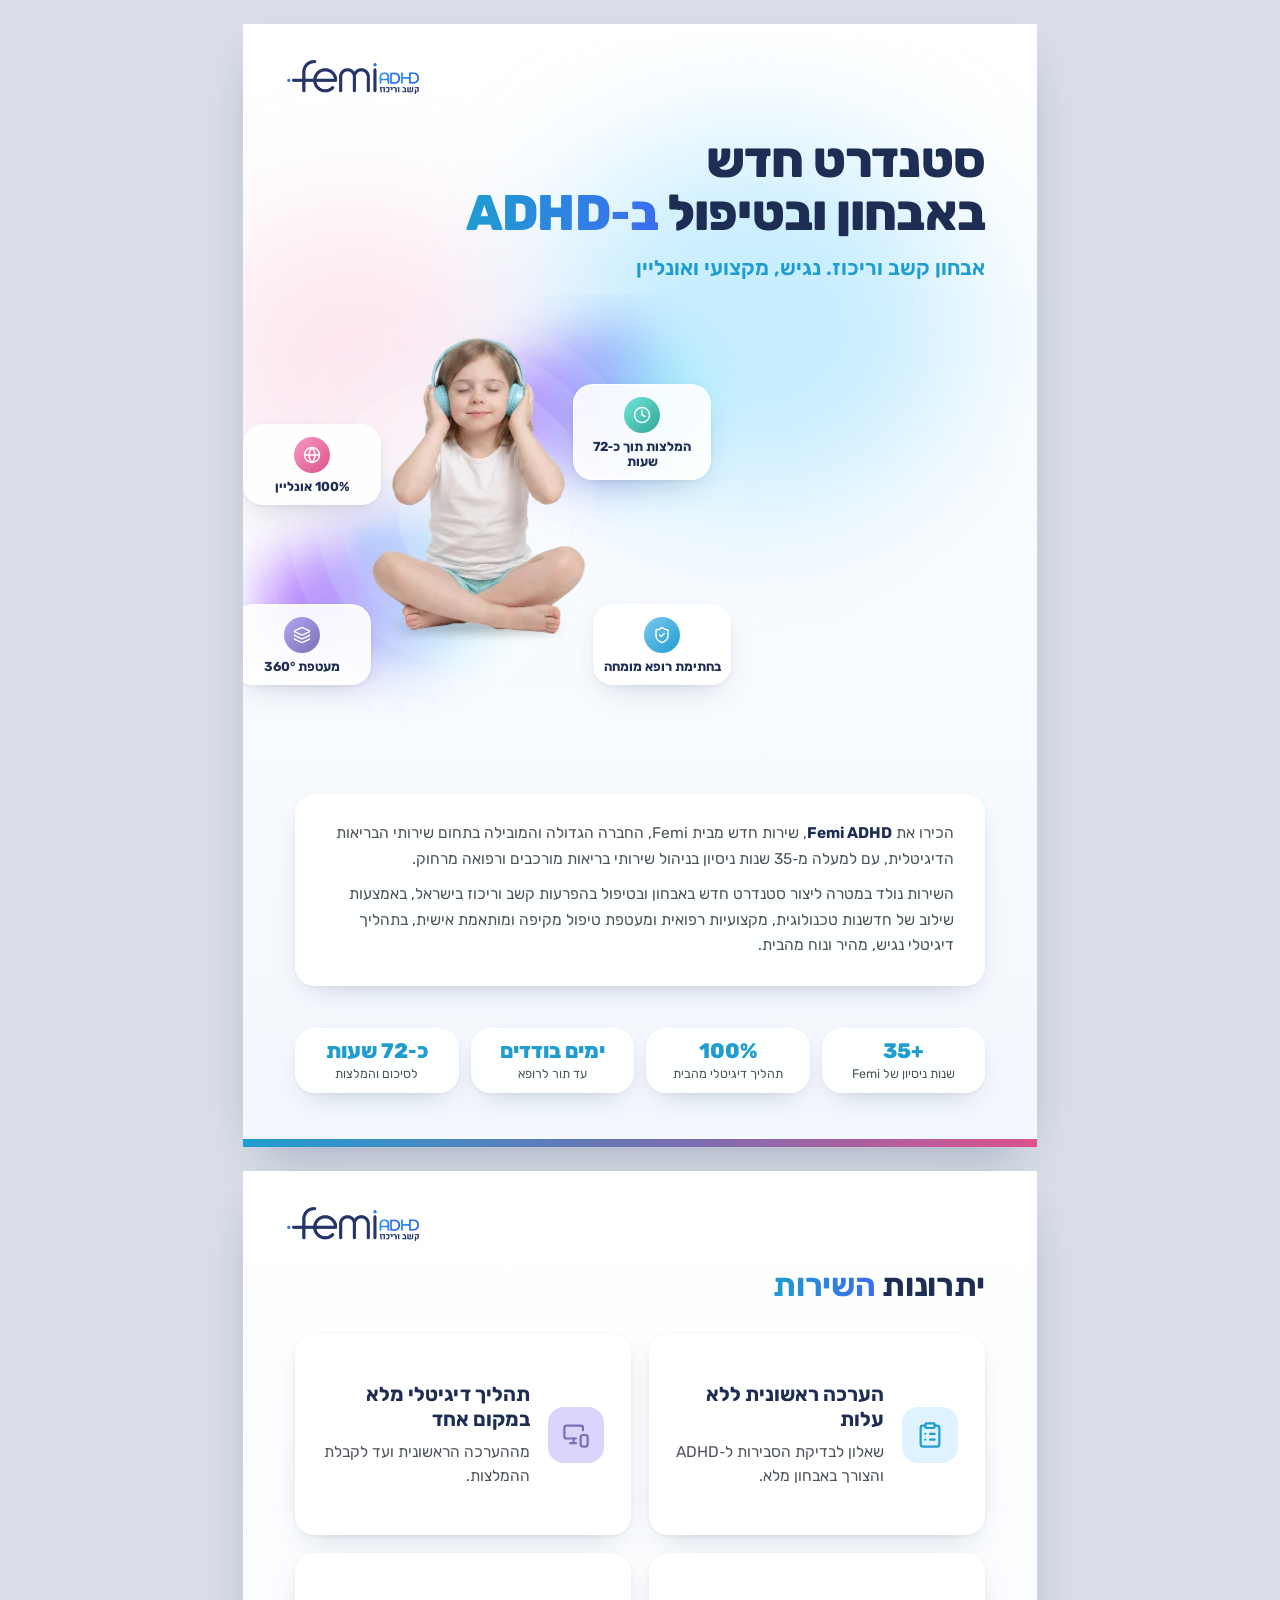
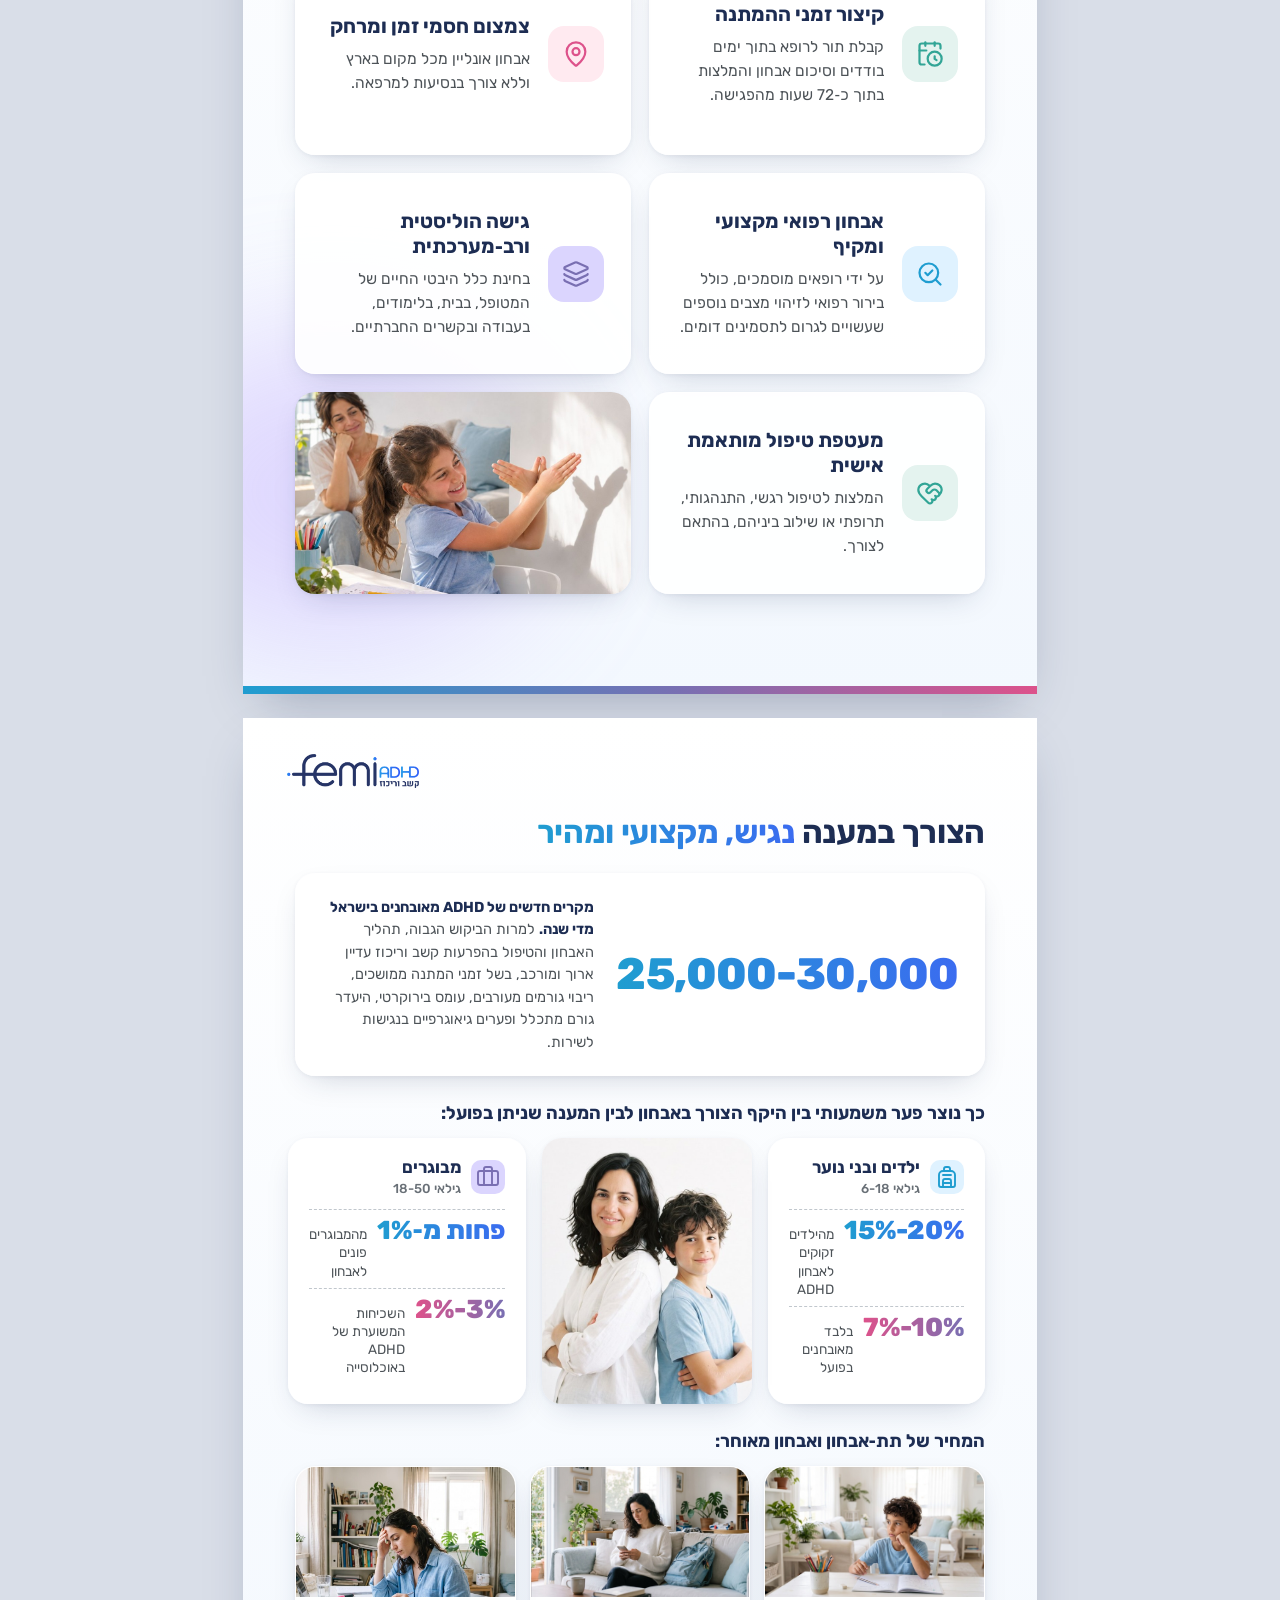
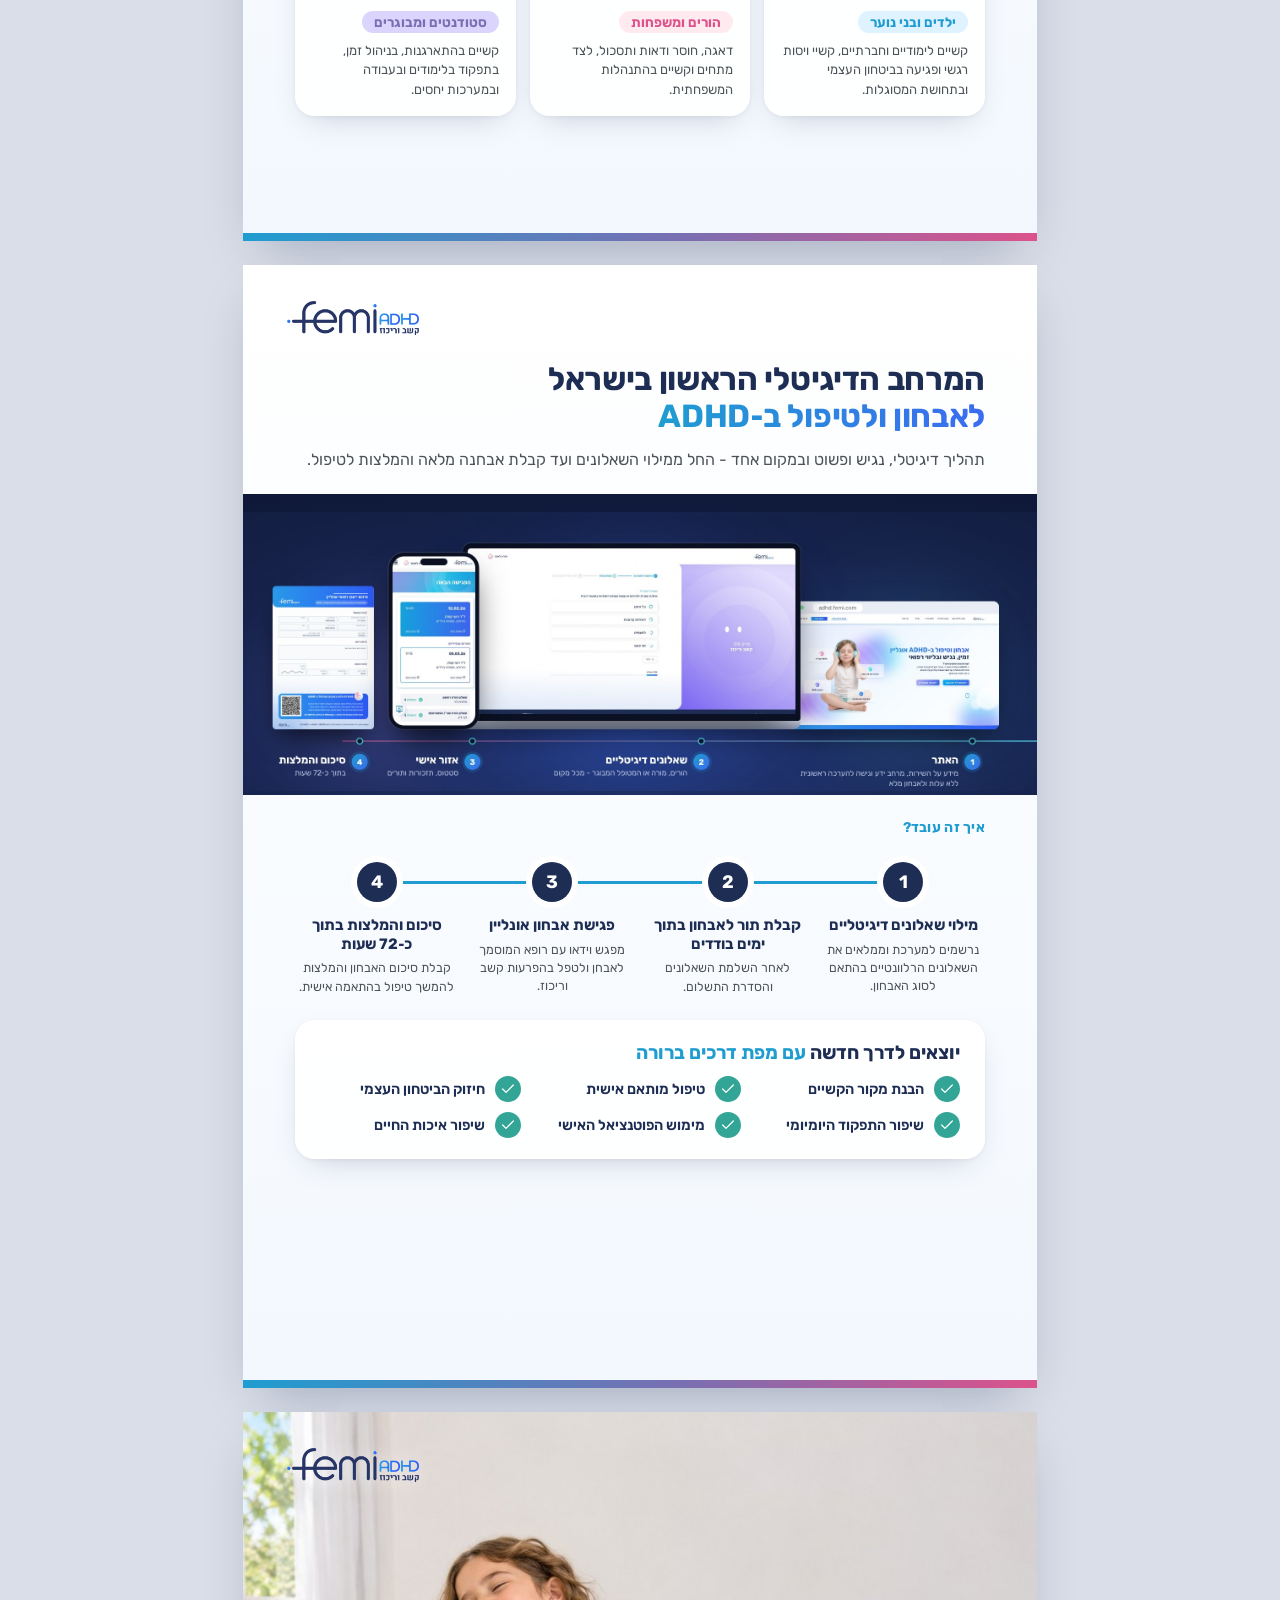
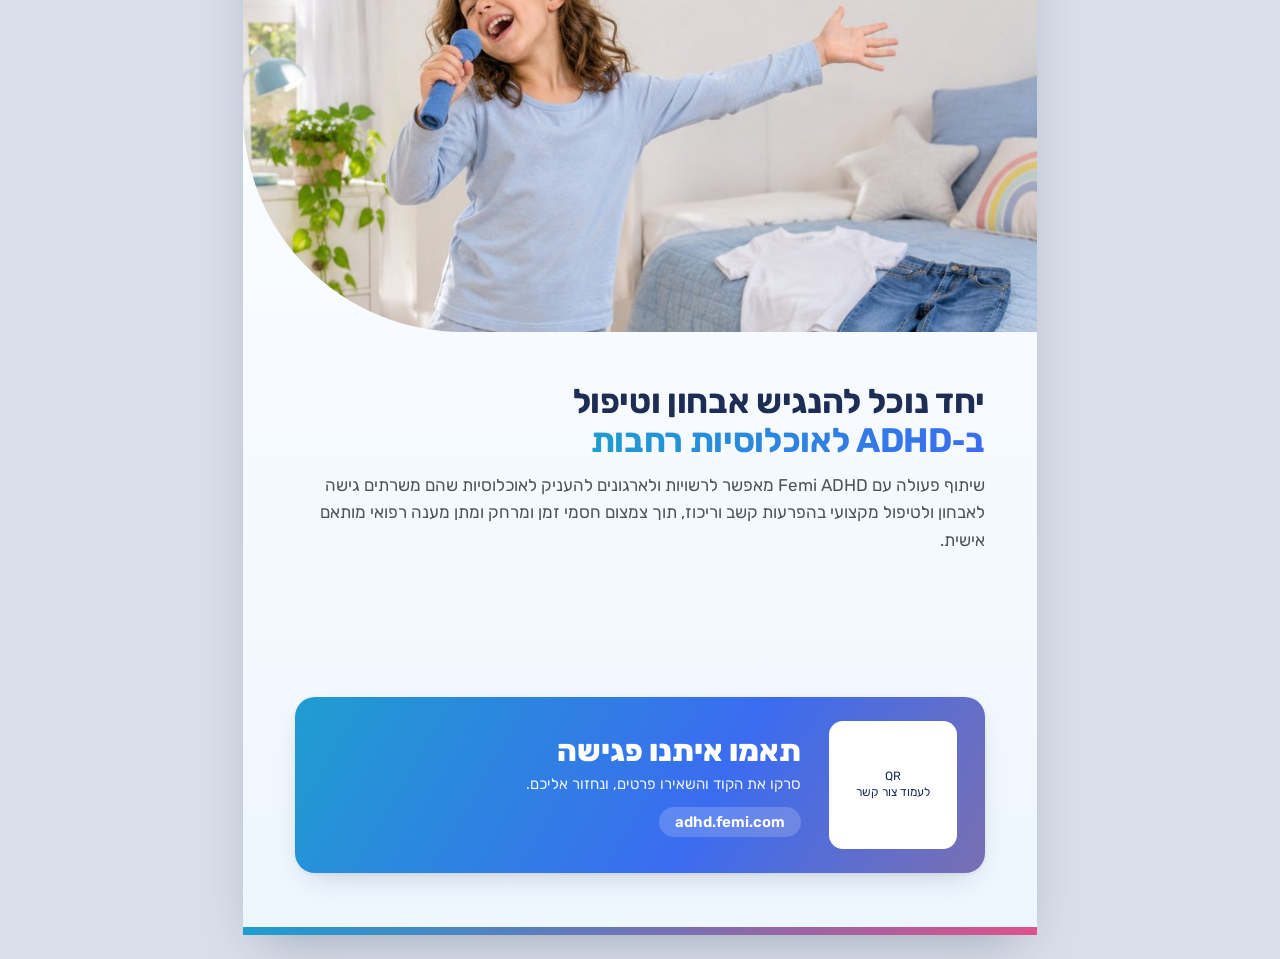
==== femi-adhd-brochure/index.html @ 0596c487 "Femi ADHD digital brochure (A4, 5 pages) in the deck's design language Content from the OnePager doc" ====
<!doctype html>
<html lang="he" dir="rtl">
<head>
<meta charset="utf-8">
<meta name="viewport" content="width=device-width,initial-scale=1">
<title>Femi ADHD · ברושור</title>
<link rel="stylesheet" href="brochure.css">
</head>
<body>

<!-- ================= 1 · COVER ================= -->
<section class="page p1">
  <div class="blob cyan" style="width:420px;height:360px;left:300px;top:120px"></div>
  <div class="blob pink" style="width:300px;height:260px;left:-40px;top:200px;opacity:.35"></div>
  <img class="logo" src="assets/logo.png" alt="Femi ADHD">
  <div class="title">
    <h1>סטנדרט חדש<br>באבחון ובטיפול <em>ב&#8209;ADHD</em></h1>
    <div class="sub">אבחון קשב וריכוז. נגיש, מקצועי ואונליין</div>
  </div>
  <div class="hero">
    <img src="assets/img/girl-headphones-bloom.png" alt="">
    <div class="chip card" style="left:40px;top:150px"><span class="dot" style="background:linear-gradient(135deg,#F59AC0,#DD528B)"><i class="ic" data-i="globe"></i></span>100% אונליין</div>
    <div class="chip card" style="left:370px;top:110px"><span class="dot" style="background:linear-gradient(135deg,#6EE7D8,#32A596)"><i class="ic" data-i="clock"></i></span>המלצות תוך כ&#8209;72 שעות</div>
    <div class="chip card" style="left:30px;top:330px"><span class="dot" style="background:linear-gradient(135deg,#B3A8F5,#796FB2)"><i class="ic" data-i="layers"></i></span>מעטפת 360°</div>
    <div class="chip card" style="left:390px;top:330px"><span class="dot" style="background:linear-gradient(135deg,#7CC8F0,#1F9DD0)"><i class="ic" data-i="shield-check"></i></span>בחתימת רופא מומחה</div>
  </div>
  <div class="intro card">
    <p>הכירו את <b>Femi ADHD</b>, שירות חדש מבית Femi, החברה הגדולה והמובילה בתחום שירותי הבריאות הדיגיטלית, עם למעלה מ&#8209;35 שנות ניסיון בניהול שירותי בריאות מורכבים ורפואה מרחוק.</p>
    <p>השירות נולד במטרה ליצור סטנדרט חדש באבחון ובטיפול בהפרעות קשב וריכוז בישראל, באמצעות שילוב של חדשנות טכנולוגית, מקצועיות רפואית ומעטפת טיפול מקיפה ומותאמת אישית, בתהליך דיגיטלי נגיש, מהיר ונוח מהבית.</p>
  </div>
  <div class="stats">
    <div class="stat card"><b><bdi dir="ltr">35+</bdi></b><span>שנות ניסיון של Femi</span></div>
    <div class="stat card"><b>100%</b><span>תהליך דיגיטלי מהבית</span></div>
    <div class="stat card"><b>ימים בודדים</b><span>עד תור לרופא</span></div>
    <div class="stat card"><b>כ&#8209;72 שעות</b><span>לסיכום והמלצות</span></div>
  </div>
  <div class="bar"></div>
</section>

<!-- ================= 2 · ADVANTAGES ================= -->
<section class="page p2">
  <div class="blob purple" style="width:420px;height:320px;left:-120px;top:760px;opacity:.35"></div>
  <img class="logo" src="assets/logo.png" alt="Femi ADHD">
  <div class="pad">
    <h2 class="h">יתרונות <em>השירות</em></h2>
    <div class="adv">
      <div class="a card"><span class="ai c-blue"><i class="ic" data-i="clipboard-list"></i></span><div><h3>הערכה ראשונית ללא עלות</h3><p>שאלון לבדיקת הסבירות ל&#8209;ADHD והצורך באבחון מלא.</p></div></div>
      <div class="a card"><span class="ai c-purple"><i class="ic" data-i="monitor-smartphone"></i></span><div><h3>תהליך דיגיטלי מלא במקום אחד</h3><p>מההערכה הראשונית ועד לקבלת ההמלצות.</p></div></div>
      <div class="a card"><span class="ai c-green"><i class="ic" data-i="calendar-clock"></i></span><div><h3>קיצור זמני ההמתנה</h3><p>קבלת תור לרופא בתוך ימים בודדים וסיכום אבחון והמלצות בתוך כ&#8209;72 שעות מהפגישה.</p></div></div>
      <div class="a card"><span class="ai c-pink"><i class="ic" data-i="map-pin"></i></span><div><h3>צמצום חסמי זמן ומרחק</h3><p>אבחון אונליין מכל מקום בארץ וללא צורך בנסיעות למרפאה.</p></div></div>
      <div class="a card"><span class="ai c-blue"><i class="ic" data-i="search-check"></i></span><div><h3>אבחון רפואי מקצועי ומקיף</h3><p>על ידי רופאים מוסמכים, כולל בירור רפואי לזיהוי מצבים נוספים שעשויים לגרום לתסמינים דומים.</p></div></div>
      <div class="a card"><span class="ai c-purple"><i class="ic" data-i="layers"></i></span><div><h3>גישה הוליסטית ורב&#8209;מערכתית</h3><p>בחינת כלל היבטי החיים של המטופל, בבית, בלימודים, בעבודה ובקשרים החברתיים.</p></div></div>
      <div class="a card"><span class="ai c-green"><i class="ic" data-i="heart-handshake"></i></span><div><h3>מעטפת טיפול מותאמת אישית</h3><p>המלצות לטיפול רגשי, התנהגותי, תרופתי או שילוב ביניהם, בהתאם לצורך.</p></div></div>
      <div class="ph" style="background-image:url(assets/img/mom-daughter-play.jpg)"></div>
    </div>
  </div>
  <div class="bar"></div>
</section>

<!-- ================= 3 · THE NEED ================= -->
<section class="page p3">
  <img class="logo" src="assets/logo.png" alt="Femi ADHD">
  <div class="pad">
    <h2 class="h">הצורך במענה <em>נגיש, מקצועי ומהיר</em></h2>
    <div class="big card">
      <div class="n">25,000-30,000</div>
      <p><b>מקרים חדשים של ADHD מאובחנים בישראל מדי שנה.</b> למרות הביקוש הגבוה, תהליך האבחון והטיפול בהפרעות קשב וריכוז עדיין ארוך ומורכב, בשל זמני המתנה ממושכים, ריבוי גורמים מעורבים, עומס בירוקרטי, היעדר גורם מתכלל ופערים גיאוגרפיים בנגישות לשירות.</p>
    </div>
    <div class="sub">כך נוצר פער משמעותי בין היקף הצורך באבחון לבין המענה שניתן בפועל:</div>
    <div class="gap">
      <div class="g card">
        <h3><span class="gi" style="background:var(--blue-l);color:var(--blue)"><i class="ic" data-i="backpack"></i></span><div>ילדים ובני נוער<br><span>גילאי <bdi dir="ltr">6-18</bdi></span></div></h3>
        <div class="row"><b><bdi dir="ltr">15%-20%</bdi></b><span>מהילדים זקוקים לאבחון ADHD</span></div>
        <div class="row"><b class="pk"><bdi dir="ltr">7%-10%</bdi></b><span>בלבד מאובחנים בפועל</span></div>
      </div>
      <div class="duo"></div>
      <div class="g card">
        <h3><span class="gi" style="background:var(--purple-l);color:var(--purple)"><i class="ic" data-i="briefcase"></i></span><div>מבוגרים<br><span>גילאי <bdi dir="ltr">18-50</bdi></span></div></h3>
        <div class="row"><b>פחות מ&#8209;1%</b><span>מהמבוגרים פונים לאבחון</span></div>
        <div class="row"><b class="pk"><bdi dir="ltr">2%-3%</bdi></b><span>השכיחות המשוערת של ADHD באוכלוסייה</span></div>
      </div>
    </div>
    <div class="sub">המחיר של תת&#8209;אבחון ואבחון מאוחר:</div>
    <div class="price">
      <div class="pc card"><div class="im" style="background-image:url(assets/img/kid-homework.jpg);background-position:62% 40%"></div><div class="t"><span class="tag" style="color:var(--blue);background:var(--blue-l)">ילדים ובני נוער</span><p>קשיים לימודיים וחברתיים, קשיי ויסות רגשי ופגיעה בביטחון העצמי ובתחושת המסוגלות.</p></div></div>
      <div class="pc card"><div class="im" style="background-image:url(assets/img/parent-worry.jpg);background-position:55% 40%"></div><div class="t"><span class="tag" style="color:var(--pink);background:var(--pink-l)">הורים ומשפחות</span><p>דאגה, חוסר ודאות ותסכול, לצד מתחים וקשיים בהתנהלות המשפחתית.</p></div></div>
      <div class="pc card"><div class="im" style="background-image:url(assets/img/student-overwhelmed.jpg);background-position:50% 35%"></div><div class="t"><span class="tag" style="color:var(--purple);background:var(--purple-l)">סטודנטים ומבוגרים</span><p>קשיים בהתארגנות, בניהול זמן, בתפקוד בלימודים ובעבודה ובמערכות יחסים.</p></div></div>
    </div>
  </div>
  <div class="bar"></div>
</section>

<!-- ================= 4 · THE PLATFORM ================= -->
<section class="page p4">
  <img class="logo" src="assets/logo.png" alt="Femi ADHD">
  <div class="pad">
    <h2 class="h">המרחב הדיגיטלי הראשון בישראל<br><em>לאבחון ולטיפול ב&#8209;ADHD</em></h2>
    <p class="lead">תהליך דיגיטלי, נגיש ופשוט ובמקום אחד - החל ממילוי השאלונים ועד קבלת אבחנה מלאה והמלצות לטיפול.</p>
    <div class="dev"><img src="assets/img/devices-dark.jpg" alt="האתר, השאלונים, האזור האישי וסיכום האבחון"></div>
    <div class="eyebrow" style="margin-top:24px">איך זה עובד?</div>
    <div class="steps">
      <div class="s"><div class="n">1</div><h3>מילוי שאלונים דיגיטליים</h3><p>נרשמים למערכת וממלאים את השאלונים הרלוונטיים בהתאם לסוג האבחון.</p></div>
      <div class="s"><div class="n">2</div><h3>קבלת תור לאבחון בתוך ימים בודדים</h3><p>לאחר השלמת השאלונים והסדרת התשלום.</p></div>
      <div class="s"><div class="n">3</div><h3>פגישת אבחון אונליין</h3><p>מפגש וידאו עם רופא המוסמך לאבחן ולטפל בהפרעות קשב וריכוז.</p></div>
      <div class="s"><div class="n">4</div><h3>סיכום והמלצות בתוך כ&#8209;72 שעות</h3><p>קבלת סיכום האבחון והמלצות להמשך טיפול בהתאמה אישית.</p></div>
    </div>
    <div class="road card">
      <h3>יוצאים לדרך חדשה <em>עם מפת דרכים ברורה</em></h3>
      <div class="checks">
        <div class="ck"><i class="ic" data-i="check"></i>הבנת מקור הקשיים</div>
        <div class="ck"><i class="ic" data-i="check"></i>טיפול מותאם אישית</div>
        <div class="ck"><i class="ic" data-i="check"></i>חיזוק הביטחון העצמי</div>
        <div class="ck"><i class="ic" data-i="check"></i>שיפור התפקוד היומיומי</div>
        <div class="ck"><i class="ic" data-i="check"></i>מימוש הפוטנציאל האישי</div>
        <div class="ck"><i class="ic" data-i="check"></i>שיפור איכות החיים</div>
      </div>
    </div>
  </div>
  <div class="bar"></div>
</section>

<!-- ================= 5 · PARTNERS / CTA ================= -->
<section class="page p5">
  <div class="photo"></div>
  <img class="logo" src="assets/logo.png" alt="Femi ADHD">
  <div class="body">
    <h2 class="h">יחד נוכל להנגיש אבחון וטיפול<br><em>ב&#8209;ADHD לאוכלוסיות רחבות</em></h2>
    <p class="lead">שיתוף פעולה עם Femi ADHD מאפשר לרשויות ולארגונים להעניק לאוכלוסיות שהם משרתים גישה לאבחון ולטיפול מקצועי בהפרעות קשב וריכוז, תוך צמצום חסמי זמן ומרחק ומתן מענה רפואי מותאם אישית.</p>
  </div>
  <div class="cta card">
    <div class="qr" id="qr"><div class="ph">QR<br>לעמוד צור קשר</div></div>
    <div>
      <h3>תאמו איתנו פגישה</h3>
      <p>סרקו את הקוד והשאירו פרטים, ונחזור אליכם.</p>
      <span class="site">adhd.femi.com</span>
    </div>
  </div>
  <div class="bar"></div>
</section>

<script src="assets/icons.js"></script>
<script>
  document.querySelectorAll('.ic[data-i]').forEach(el => { const s = window.ICONS && ICONS[el.dataset.i]; if (s) el.innerHTML = s; });
</script>
</body>
</html>
---- femi-adhd-brochure/brochure.css ----
/* Femi ADHD - digital brochure (A4 portrait, 5 pages). Same tokens as the competition deck. */
@font-face{font-family:Rubik;font-weight:400;src:url(assets/fonts/rubik-hebrew-400-normal.woff2) format('woff2');unicode-range:U+0590-05FF,U+200C-2010,U+20AA,U+25CC,U+FB1D-FB4F}
@font-face{font-family:Rubik;font-weight:500;src:url(assets/fonts/rubik-hebrew-500-normal.woff2) format('woff2');unicode-range:U+0590-05FF,U+200C-2010,U+20AA,U+25CC,U+FB1D-FB4F}
@font-face{font-family:Rubik;font-weight:600;src:url(assets/fonts/rubik-hebrew-600-normal.woff2) format('woff2');unicode-range:U+0590-05FF,U+200C-2010,U+20AA,U+25CC,U+FB1D-FB4F}
@font-face{font-family:Rubik;font-weight:700;src:url(assets/fonts/rubik-hebrew-700-normal.woff2) format('woff2');unicode-range:U+0590-05FF,U+200C-2010,U+20AA,U+25CC,U+FB1D-FB4F}
@font-face{font-family:Rubik;font-weight:800;src:url(assets/fonts/rubik-hebrew-800-normal.woff2) format('woff2');unicode-range:U+0590-05FF,U+200C-2010,U+20AA,U+25CC,U+FB1D-FB4F}
@font-face{font-family:Rubik;font-weight:400;src:url(assets/fonts/rubik-latin-400-normal.woff2) format('woff2');unicode-range:U+0000-00FF,U+2000-206F,U+2190-21FF}
@font-face{font-family:Rubik;font-weight:500;src:url(assets/fonts/rubik-latin-500-normal.woff2) format('woff2');unicode-range:U+0000-00FF,U+2000-206F,U+2190-21FF}
@font-face{font-family:Rubik;font-weight:600;src:url(assets/fonts/rubik-latin-600-normal.woff2) format('woff2');unicode-range:U+0000-00FF,U+2000-206F,U+2190-21FF}
@font-face{font-family:Rubik;font-weight:700;src:url(assets/fonts/rubik-latin-700-normal.woff2) format('woff2');unicode-range:U+0000-00FF,U+2000-206F,U+2190-21FF}
@font-face{font-family:Rubik;font-weight:800;src:url(assets/fonts/rubik-latin-800-normal.woff2) format('woff2');unicode-range:U+0000-00FF,U+2000-206F,U+2190-21FF}

:root{
  --blue:#1F9DD0; --pink:#DD528B; --green:#32A596; --purple:#796FB2;
  --blue-l:#DFF2FF; --pink-l:#FFEAF0; --green-l:#E4F3EF; --purple-l:#DBD5FE;
  --navy:#1D2D53; --g20:#DDE1E6; --g30:#C1C7CD; --g50:#878D96; --g60:#697077; --g70:#4D5358;
  --grad-blue:linear-gradient(90deg,#1F9DD0 0%,#3B6CF0 100%);
  --grad-bp:linear-gradient(120deg,#1F9DD0 0%,#796FB2 55%,#DD528B 100%);
  --shadow:0 12px 32px -14px rgba(29,45,83,.25),0 1px 4px rgba(29,45,83,.06);
  --r:20px;
}
*{box-sizing:border-box;margin:0;padding:0}
html{background:#D9DEE8}
body{font-family:Rubik,system-ui,sans-serif;color:var(--navy);-webkit-font-smoothing:antialiased;direction:rtl}
@page{size:210mm 297mm;margin:0}

.page{position:relative;width:794px;height:1123px;margin:24px auto;overflow:hidden;background:linear-gradient(180deg,#FFFFFF 0%,#F3F8FE 100%);
  box-shadow:0 20px 50px -20px rgba(29,45,83,.35);break-after:page;page-break-after:always}
@media print{html{background:none}.page{margin:0;box-shadow:none}}
.blob{position:absolute;border-radius:50%;filter:blur(70px);opacity:.5;pointer-events:none}
.blob.purple{background:#B79CFF}.blob.cyan{background:#8FDCFF}.blob.pink{background:#FFB3CF}
.bar{position:absolute;left:0;right:0;bottom:0;height:8px;background:var(--grad-bp)}
.logo{position:absolute;top:36px;left:44px;height:34px;z-index:5}
.pad{position:absolute;inset:0;padding:96px 52px 52px}
.card{background:rgba(255,255,255,.9);border:1px solid rgba(255,255,255,.95);border-radius:var(--r);box-shadow:var(--shadow)}
.ic{display:inline-block;width:24px;height:24px;line-height:0}.ic svg{width:100%;height:100%;stroke-width:1.9}
h2.h{font-size:32px;font-weight:700;line-height:1.15;letter-spacing:-.01em}
h2.h em{font-style:normal;background:var(--grad-blue);-webkit-background-clip:text;background-clip:text;color:transparent}
.lead{font-size:16px;line-height:1.6;color:var(--g70);margin-top:12px}
.eyebrow{font-size:14px;font-weight:700;color:var(--blue);letter-spacing:.02em;margin-bottom:10px}

/* ---------- page 1 · cover ---------- */
.p1 .hero{position:absolute;left:-40px;top:250px;width:560px}
.p1 .hero img{width:100%}
.p1 .chip{position:absolute;display:flex;flex-direction:column;align-items:center;gap:6px;width:138px;padding:12px 8px 10px;font-size:13px;font-weight:700;text-align:center}
.p1 .chip .dot{width:36px;height:36px;border-radius:50%;display:grid;place-items:center;color:#fff}
.p1 .chip .ic{width:18px;height:18px}
.p1 .title{position:absolute;right:52px;top:110px;width:520px}
.p1 .title h1{font-size:50px;font-weight:800;line-height:1.05;letter-spacing:-.015em}
.p1 .title h1 em{font-style:normal;background:var(--grad-blue);-webkit-background-clip:text;background-clip:text;color:transparent}
.p1 .title .sub{font-size:21px;font-weight:600;color:var(--blue);margin-top:16px}
.p1 .intro{position:absolute;right:52px;left:52px;top:770px;padding:26px 30px}
.p1 .intro p{font-size:15.5px;line-height:1.65;color:var(--g70)}
.p1 .intro p+p{margin-top:10px}
.p1 .intro b{color:var(--navy)}
.p1 .stats{position:absolute;right:52px;left:52px;top:1004px;display:grid;grid-template-columns:repeat(4,1fr);gap:12px}
.p1 .stat{text-align:center;padding:10px 6px}
.p1 .stat b{display:block;font-size:21px;font-weight:800;color:var(--blue);line-height:1.15}
.p1 .stat span{font-size:12.5px;color:var(--g70)}

/* ---------- page 2 · advantages ---------- */
.p2 .adv{display:grid;grid-template-columns:1fr 1fr;grid-template-rows:repeat(4,1fr);gap:18px;margin-top:30px;height:860px}
.p2 .a{padding:26px 26px;display:flex;gap:18px;align-items:center}
.p2 .ai{flex:none;width:56px;height:56px;border-radius:16px;display:grid;place-items:center}
.p2 .ai .ic{width:28px;height:28px}
.p2 .a h3{font-size:20px;font-weight:700;line-height:1.25;margin-bottom:8px}
.p2 .a p{font-size:15.5px;line-height:1.55;color:var(--g70)}
.p2 .c-blue{background:var(--blue-l);color:var(--blue)}.p2 .c-purple{background:var(--purple-l);color:var(--purple)}
.p2 .c-green{background:var(--green-l);color:var(--green)}.p2 .c-pink{background:var(--pink-l);color:var(--pink)}
.p2 .ph{border-radius:var(--r);overflow:hidden;box-shadow:var(--shadow);min-height:150px;background:center/cover}

/* ---------- page 3 · the need ---------- */
.p3 .big{display:flex;gap:22px;align-items:center;margin-top:22px;padding:22px 26px}
.p3 .big .n{flex:none;font-size:44px;font-weight:800;letter-spacing:-.02em;direction:ltr;background:var(--grad-blue);-webkit-background-clip:text;background-clip:text;color:transparent;line-height:1}
.p3 .big p{font-size:14.5px;line-height:1.55;color:var(--g70)}
.p3 .big p b{color:var(--navy)}
.p3 .sub{font-size:18px;font-weight:700;margin:26px 0 14px}
.p3 .gap{display:grid;grid-template-columns:1fr 210px 1fr;gap:16px;align-items:stretch}
.p3 .g{padding:18px 20px}
.p3 .g h3{font-size:17px;font-weight:700;display:flex;align-items:center;gap:10px;margin-bottom:12px}
.p3 .g h3 .gi{width:34px;height:34px;border-radius:10px;display:grid;place-items:center}
.p3 .g h3 span{font-size:13px;font-weight:500;color:var(--g60)}
.p3 .g .row{display:flex;align-items:baseline;gap:10px;padding:8px 0;border-top:1px dashed var(--g30)}
.p3 .g .row b{font-size:26px;font-weight:800;line-height:1;white-space:nowrap;background:var(--grad-blue);-webkit-background-clip:text;background-clip:text;color:transparent}
.p3 .g .row b.pk{background:linear-gradient(90deg,#DD528B,#796FB2);-webkit-background-clip:text;background-clip:text}
.p3 .g .row span{font-size:13.5px;line-height:1.35;color:var(--g70)}
.p3 .duo{border-radius:var(--r);background:url(assets/img/child-adult.jpg) center 20%/cover;box-shadow:var(--shadow)}
.p3 .price{display:grid;grid-template-columns:repeat(3,1fr);gap:14px}
.p3 .pc{overflow:hidden;padding:0}
.p3 .pc .im{height:130px;background:center/cover}
.p3 .pc .t{padding:14px 16px 16px}
.p3 .pc .tag{display:inline-block;font-size:13.5px;font-weight:700;border-radius:999px;padding:3px 12px;margin-bottom:8px}
.p3 .pc p{font-size:13px;line-height:1.5;color:var(--g70)}

/* ---------- page 4 · the platform ---------- */
.p4 .dev{margin:22px -52px 0;background:radial-gradient(120% 90% at 50% 80%,#24387A 0%,#16224A 50%,#0E1736 100%);padding:18px 0 4px}
.p4 .dev img{display:block;width:100%}
.p4 .steps{display:grid;grid-template-columns:repeat(4,1fr);gap:12px;margin-top:26px;position:relative}
.p4 .steps::before{content:"";position:absolute;top:19px;right:60px;left:60px;height:3px;background:var(--blue);border-radius:2px}
.p4 .s{position:relative;text-align:center}
.p4 .s .n{width:40px;height:40px;margin:0 auto;border-radius:50%;background:var(--navy);color:#fff;font-size:18px;font-weight:700;display:grid;place-items:center;box-shadow:0 0 0 6px #fff}
.p4 .s h3{font-size:15px;font-weight:700;line-height:1.25;margin:14px 0 6px}
.p4 .s p{font-size:12.5px;line-height:1.45;color:var(--g70)}
.p4 .road{margin-top:24px;padding:20px 24px}
.p4 .road h3{font-size:19px;font-weight:700;margin-bottom:12px}
.p4 .road h3 em{font-style:normal;color:var(--blue)}
.p4 .checks{display:grid;grid-template-columns:1fr 1fr 1fr;gap:10px 18px}
.p4 .ck{display:flex;align-items:center;gap:10px;font-size:14.5px;font-weight:600}
.p4 .ck .ic{flex:none;width:26px;height:26px;padding:5px;border-radius:50%;background:var(--green);color:#fff}

/* ---------- page 5 · partners / CTA ---------- */
.p5{background:linear-gradient(180deg,#FFFFFF 0%,#EEF6FE 100%)}
.p5 .photo{position:absolute;left:0;right:0;top:0;height:520px;background:url(assets/img/girl-singing.jpg) center 22%/cover;border-radius:0 0 0 220px}
.p5 .logo{filter:drop-shadow(0 2px 10px rgba(255,255,255,.9))}
.p5 .body{position:absolute;right:52px;left:52px;top:570px}
.p5 .body h2.h{font-size:34px}
.p5 .body .lead{font-size:17px}
.p5 .cta{position:absolute;right:52px;left:52px;bottom:62px;display:flex;align-items:center;gap:28px;padding:24px 28px;
  background:linear-gradient(120deg,#1F9DD0 0%,#3B6CF0 60%,#796FB2 100%);color:#fff;border:none}
.p5 .cta .qr{flex:none;width:128px;height:128px;background:#fff;border-radius:14px;padding:8px;display:grid;place-items:center}
.p5 .cta .qr img{width:100%;height:100%}
.p5 .cta .qr .ph{font-size:12px;color:var(--navy);text-align:center;line-height:1.3}
.p5 .cta h3{font-size:30px;font-weight:800}
.p5 .cta p{font-size:15px;opacity:.92;margin-top:6px}
.p5 .cta .site{display:inline-block;margin-top:14px;font-size:15px;font-weight:600;background:rgba(255,255,255,.18);border-radius:999px;padding:6px 16px;direction:ltr}
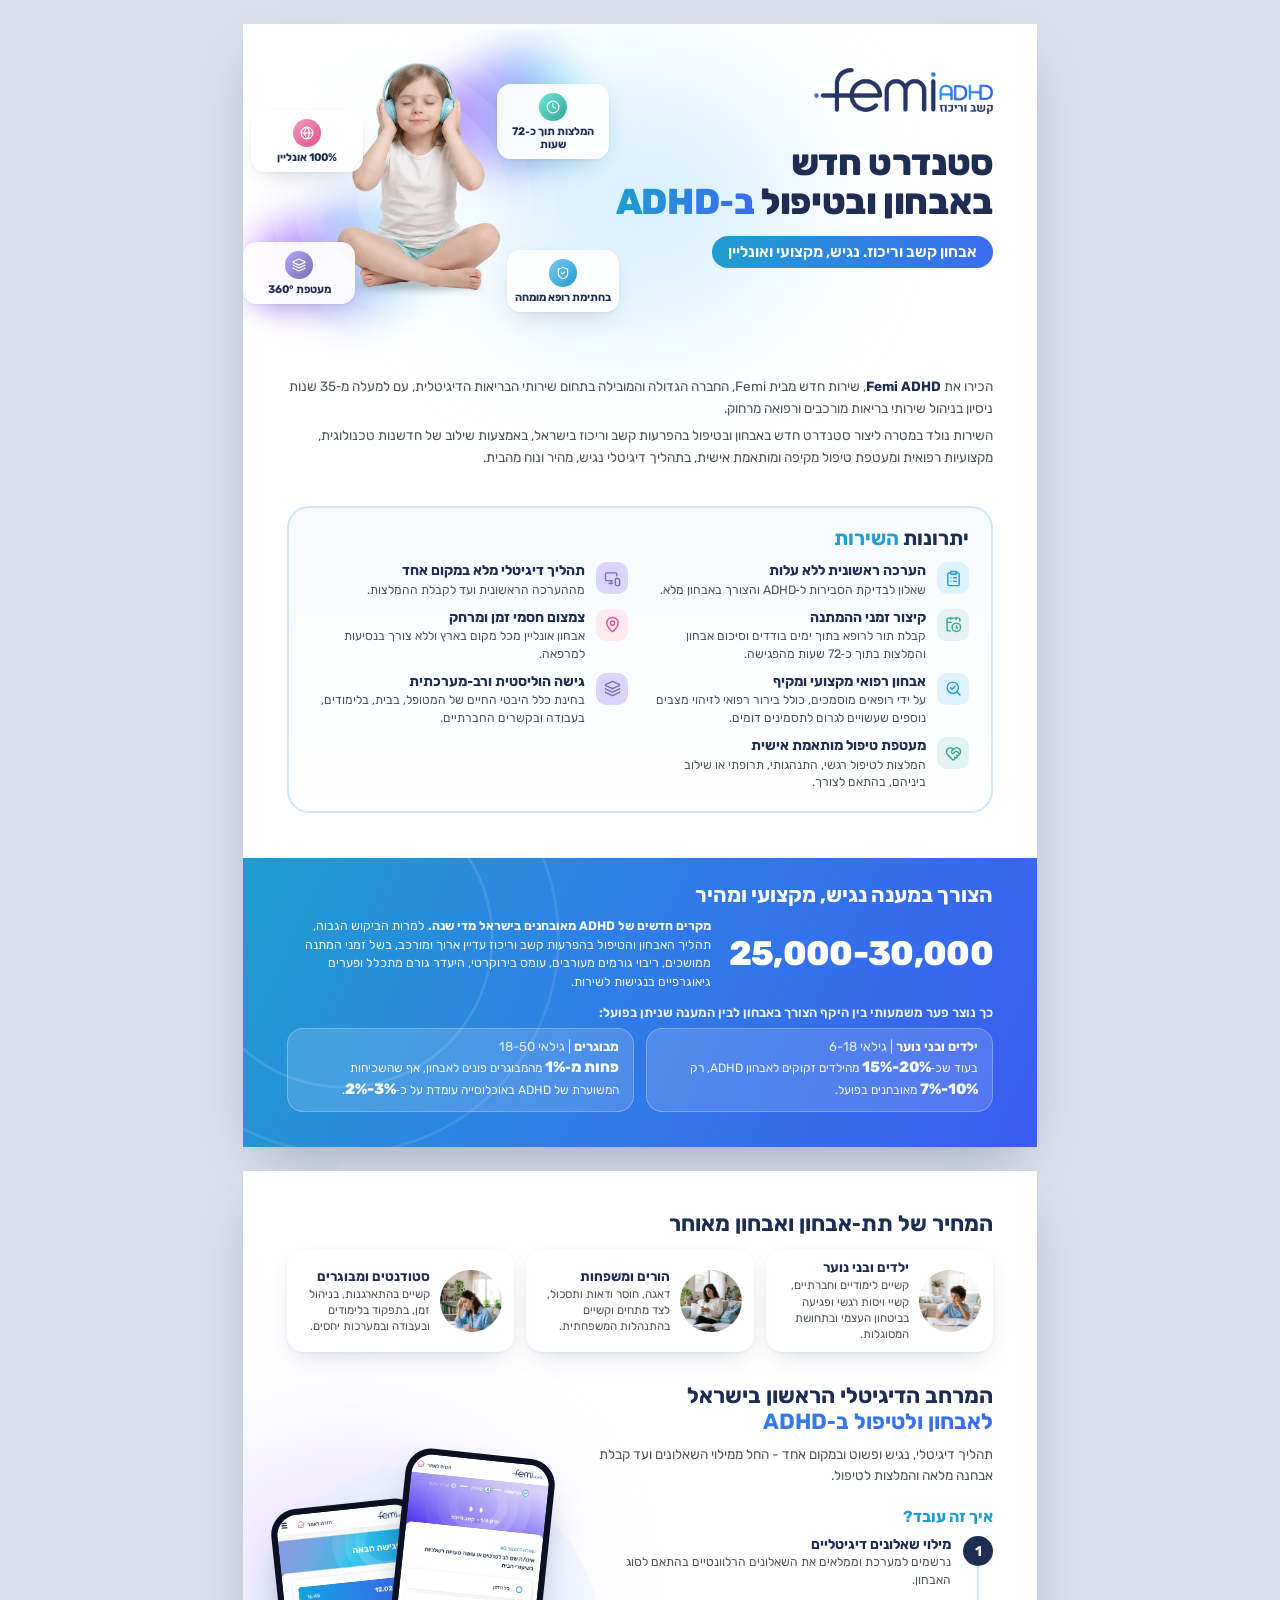
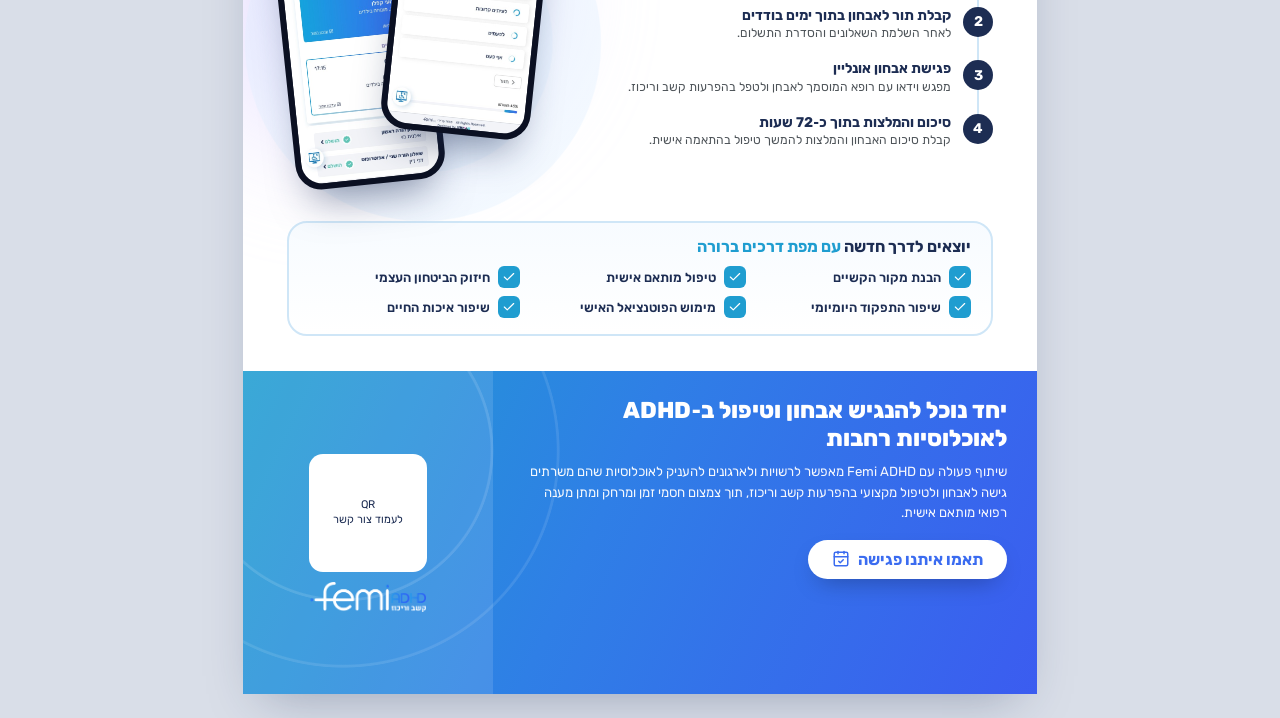
==== commit 720ad11a: "Brochure: rebuild as 2-page A4 PDF following the internal-launch flyer layout Co-Authored-By: Claude" ====
--- a/femi-adhd-brochure/index.html
+++ b/femi-adhd-brochure/index.html
@@ -8,134 +8,107 @@
 </head>
 <body>
 
-<!-- ================= 1 · COVER ================= -->
+<!-- ================= PAGE 1 ================= -->
 <section class="page p1">
-  <div class="blob cyan" style="width:420px;height:360px;left:300px;top:120px"></div>
-  <div class="blob pink" style="width:300px;height:260px;left:-40px;top:200px;opacity:.35"></div>
-  <img class="logo" src="assets/logo.png" alt="Femi ADHD">
-  <div class="title">
-    <h1>סטנדרט חדש<br>באבחון ובטיפול <em>ב&#8209;ADHD</em></h1>
+  <div class="blob" style="width:340px;height:280px;left:220px;top:40px;background:#BFE6FF;opacity:.55"></div>
+  <div class="hero">
+    <img src="assets/img/girl-headphones-bloom.png" alt="">
+    <div class="chip" style="left:44px;top:96px"><span class="dot" style="background:linear-gradient(135deg,#F59AC0,#DD528B)"><i class="ic" data-i="globe"></i></span>100% אונליין</div>
+    <div class="chip" style="left:290px;top:70px"><span class="dot" style="background:linear-gradient(135deg,#6EE7D8,#32A596)"><i class="ic" data-i="clock"></i></span>המלצות תוך כ&#8209;72 שעות</div>
+    <div class="chip" style="left:36px;top:228px"><span class="dot" style="background:linear-gradient(135deg,#B3A8F5,#796FB2)"><i class="ic" data-i="layers"></i></span>מעטפת 360°</div>
+    <div class="chip" style="left:300px;top:236px"><span class="dot" style="background:linear-gradient(135deg,#7CC8F0,#1F9DD0)"><i class="ic" data-i="shield-check"></i></span>בחתימת רופא מומחה</div>
+  </div>
+  <div class="head">
+    <img src="assets/logo.png" alt="Femi ADHD">
+    <h1>סטנדרט חדש<br>באבחון ובטיפול <em class="gt">ב&#8209;ADHD</em></h1>
     <div class="sub">אבחון קשב וריכוז. נגיש, מקצועי ואונליין</div>
   </div>
-  <div class="hero">
-    <img src="assets/img/girl-headphones-bloom.png" alt="">
-    <div class="chip card" style="left:40px;top:150px"><span class="dot" style="background:linear-gradient(135deg,#F59AC0,#DD528B)"><i class="ic" data-i="globe"></i></span>100% אונליין</div>
-    <div class="chip card" style="left:370px;top:110px"><span class="dot" style="background:linear-gradient(135deg,#6EE7D8,#32A596)"><i class="ic" data-i="clock"></i></span>המלצות תוך כ&#8209;72 שעות</div>
-    <div class="chip card" style="left:30px;top:330px"><span class="dot" style="background:linear-gradient(135deg,#B3A8F5,#796FB2)"><i class="ic" data-i="layers"></i></span>מעטפת 360°</div>
-    <div class="chip card" style="left:390px;top:330px"><span class="dot" style="background:linear-gradient(135deg,#7CC8F0,#1F9DD0)"><i class="ic" data-i="shield-check"></i></span>בחתימת רופא מומחה</div>
-  </div>
-  <div class="intro card">
+
+  <div class="intro">
     <p>הכירו את <b>Femi ADHD</b>, שירות חדש מבית Femi, החברה הגדולה והמובילה בתחום שירותי הבריאות הדיגיטלית, עם למעלה מ&#8209;35 שנות ניסיון בניהול שירותי בריאות מורכבים ורפואה מרחוק.</p>
     <p>השירות נולד במטרה ליצור סטנדרט חדש באבחון ובטיפול בהפרעות קשב וריכוז בישראל, באמצעות שילוב של חדשנות טכנולוגית, מקצועיות רפואית ומעטפת טיפול מקיפה ומותאמת אישית, בתהליך דיגיטלי נגיש, מהיר ונוח מהבית.</p>
   </div>
-  <div class="stats">
-    <div class="stat card"><b><bdi dir="ltr">35+</bdi></b><span>שנות ניסיון של Femi</span></div>
-    <div class="stat card"><b>100%</b><span>תהליך דיגיטלי מהבית</span></div>
-    <div class="stat card"><b>ימים בודדים</b><span>עד תור לרופא</span></div>
-    <div class="stat card"><b>כ&#8209;72 שעות</b><span>לסיכום והמלצות</span></div>
-  </div>
-  <div class="bar"></div>
-</section>
 
-<!-- ================= 2 · ADVANTAGES ================= -->
-<section class="page p2">
-  <div class="blob purple" style="width:420px;height:320px;left:-120px;top:760px;opacity:.35"></div>
-  <img class="logo" src="assets/logo.png" alt="Femi ADHD">
-  <div class="pad">
-    <h2 class="h">יתרונות <em>השירות</em></h2>
-    <div class="adv">
-      <div class="a card"><span class="ai c-blue"><i class="ic" data-i="clipboard-list"></i></span><div><h3>הערכה ראשונית ללא עלות</h3><p>שאלון לבדיקת הסבירות ל&#8209;ADHD והצורך באבחון מלא.</p></div></div>
-      <div class="a card"><span class="ai c-purple"><i class="ic" data-i="monitor-smartphone"></i></span><div><h3>תהליך דיגיטלי מלא במקום אחד</h3><p>מההערכה הראשונית ועד לקבלת ההמלצות.</p></div></div>
-      <div class="a card"><span class="ai c-green"><i class="ic" data-i="calendar-clock"></i></span><div><h3>קיצור זמני ההמתנה</h3><p>קבלת תור לרופא בתוך ימים בודדים וסיכום אבחון והמלצות בתוך כ&#8209;72 שעות מהפגישה.</p></div></div>
-      <div class="a card"><span class="ai c-pink"><i class="ic" data-i="map-pin"></i></span><div><h3>צמצום חסמי זמן ומרחק</h3><p>אבחון אונליין מכל מקום בארץ וללא צורך בנסיעות למרפאה.</p></div></div>
-      <div class="a card"><span class="ai c-blue"><i class="ic" data-i="search-check"></i></span><div><h3>אבחון רפואי מקצועי ומקיף</h3><p>על ידי רופאים מוסמכים, כולל בירור רפואי לזיהוי מצבים נוספים שעשויים לגרום לתסמינים דומים.</p></div></div>
-      <div class="a card"><span class="ai c-purple"><i class="ic" data-i="layers"></i></span><div><h3>גישה הוליסטית ורב&#8209;מערכתית</h3><p>בחינת כלל היבטי החיים של המטופל, בבית, בלימודים, בעבודה ובקשרים החברתיים.</p></div></div>
-      <div class="a card"><span class="ai c-green"><i class="ic" data-i="heart-handshake"></i></span><div><h3>מעטפת טיפול מותאמת אישית</h3><p>המלצות לטיפול רגשי, התנהגותי, תרופתי או שילוב ביניהם, בהתאם לצורך.</p></div></div>
-      <div class="ph" style="background-image:url(assets/img/mom-daughter-play.jpg)"></div>
+  <div class="adv">
+    <h2>יתרונות <em>השירות</em></h2>
+    <div class="grid">
+      <div class="it"><span class="ai c-blue"><i class="ic" data-i="clipboard-list"></i></span><div><h3>הערכה ראשונית ללא עלות</h3><p>שאלון לבדיקת הסבירות ל&#8209;ADHD והצורך באבחון מלא.</p></div></div>
+      <div class="it"><span class="ai c-purple"><i class="ic" data-i="monitor-smartphone"></i></span><div><h3>תהליך דיגיטלי מלא במקום אחד</h3><p>מההערכה הראשונית ועד לקבלת ההמלצות.</p></div></div>
+      <div class="it"><span class="ai c-green"><i class="ic" data-i="calendar-clock"></i></span><div><h3>קיצור זמני ההמתנה</h3><p>קבלת תור לרופא בתוך ימים בודדים וסיכום אבחון והמלצות בתוך כ&#8209;72 שעות מהפגישה.</p></div></div>
+      <div class="it"><span class="ai c-pink"><i class="ic" data-i="map-pin"></i></span><div><h3>צמצום חסמי זמן ומרחק</h3><p>אבחון אונליין מכל מקום בארץ וללא צורך בנסיעות למרפאה.</p></div></div>
+      <div class="it"><span class="ai c-blue"><i class="ic" data-i="search-check"></i></span><div><h3>אבחון רפואי מקצועי ומקיף</h3><p>על ידי רופאים מוסמכים, כולל בירור רפואי לזיהוי מצבים נוספים שעשויים לגרום לתסמינים דומים.</p></div></div>
+      <div class="it"><span class="ai c-purple"><i class="ic" data-i="layers"></i></span><div><h3>גישה הוליסטית ורב&#8209;מערכתית</h3><p>בחינת כלל היבטי החיים של המטופל, בבית, בלימודים, בעבודה ובקשרים החברתיים.</p></div></div>
+      <div class="it"><span class="ai c-green"><i class="ic" data-i="heart-handshake"></i></span><div><h3>מעטפת טיפול מותאמת אישית</h3><p>המלצות לטיפול רגשי, התנהגותי, תרופתי או שילוב ביניהם, בהתאם לצורך.</p></div></div>
     </div>
   </div>
-  <div class="bar"></div>
-</section>
 
-<!-- ================= 3 · THE NEED ================= -->
-<section class="page p3">
-  <img class="logo" src="assets/logo.png" alt="Femi ADHD">
-  <div class="pad">
-    <h2 class="h">הצורך במענה <em>נגיש, מקצועי ומהיר</em></h2>
-    <div class="big card">
+  <div class="band">
+    <h2>הצורך במענה נגיש, מקצועי ומהיר</h2>
+    <div class="need">
       <div class="n">25,000-30,000</div>
       <p><b>מקרים חדשים של ADHD מאובחנים בישראל מדי שנה.</b> למרות הביקוש הגבוה, תהליך האבחון והטיפול בהפרעות קשב וריכוז עדיין ארוך ומורכב, בשל זמני המתנה ממושכים, ריבוי גורמים מעורבים, עומס בירוקרטי, היעדר גורם מתכלל ופערים גיאוגרפיים בנגישות לשירות.</p>
     </div>
-    <div class="sub">כך נוצר פער משמעותי בין היקף הצורך באבחון לבין המענה שניתן בפועל:</div>
-    <div class="gap">
-      <div class="g card">
-        <h3><span class="gi" style="background:var(--blue-l);color:var(--blue)"><i class="ic" data-i="backpack"></i></span><div>ילדים ובני נוער<br><span>גילאי <bdi dir="ltr">6-18</bdi></span></div></h3>
-        <div class="row"><b><bdi dir="ltr">15%-20%</bdi></b><span>מהילדים זקוקים לאבחון ADHD</span></div>
-        <div class="row"><b class="pk"><bdi dir="ltr">7%-10%</bdi></b><span>בלבד מאובחנים בפועל</span></div>
-      </div>
-      <div class="duo"></div>
-      <div class="g card">
-        <h3><span class="gi" style="background:var(--purple-l);color:var(--purple)"><i class="ic" data-i="briefcase"></i></span><div>מבוגרים<br><span>גילאי <bdi dir="ltr">18-50</bdi></span></div></h3>
-        <div class="row"><b>פחות מ&#8209;1%</b><span>מהמבוגרים פונים לאבחון</span></div>
-        <div class="row"><b class="pk"><bdi dir="ltr">2%-3%</bdi></b><span>השכיחות המשוערת של ADHD באוכלוסייה</span></div>
-      </div>
-    </div>
-    <div class="sub">המחיר של תת&#8209;אבחון ואבחון מאוחר:</div>
-    <div class="price">
-      <div class="pc card"><div class="im" style="background-image:url(assets/img/kid-homework.jpg);background-position:62% 40%"></div><div class="t"><span class="tag" style="color:var(--blue);background:var(--blue-l)">ילדים ובני נוער</span><p>קשיים לימודיים וחברתיים, קשיי ויסות רגשי ופגיעה בביטחון העצמי ובתחושת המסוגלות.</p></div></div>
-      <div class="pc card"><div class="im" style="background-image:url(assets/img/parent-worry.jpg);background-position:55% 40%"></div><div class="t"><span class="tag" style="color:var(--pink);background:var(--pink-l)">הורים ומשפחות</span><p>דאגה, חוסר ודאות ותסכול, לצד מתחים וקשיים בהתנהלות המשפחתית.</p></div></div>
-      <div class="pc card"><div class="im" style="background-image:url(assets/img/student-overwhelmed.jpg);background-position:50% 35%"></div><div class="t"><span class="tag" style="color:var(--purple);background:var(--purple-l)">סטודנטים ומבוגרים</span><p>קשיים בהתארגנות, בניהול זמן, בתפקוד בלימודים ובעבודה ובמערכות יחסים.</p></div></div>
+    <div class="gapl">כך נוצר פער משמעותי בין היקף הצורך באבחון לבין המענה שניתן בפועל:</div>
+    <div class="gaps">
+      <div class="gp"><h3>ילדים ובני נוער <span>| גילאי <bdi dir="ltr">6-18</bdi></span></h3><p>בעוד שכ&#8209;<b><bdi dir="ltr">15%-20%</bdi></b> מהילדים זקוקים לאבחון ADHD, רק <b><bdi dir="ltr">7%-10%</bdi></b> מאובחנים בפועל.</p></div>
+      <div class="gp"><h3>מבוגרים <span>| גילאי <bdi dir="ltr">18-50</bdi></span></h3><p><b>פחות מ&#8209;1%</b> מהמבוגרים פונים לאבחון, אף שהשכיחות המשוערת של ADHD באוכלוסייה עומדת על כ&#8209;<b><bdi dir="ltr">2%-3%</bdi></b>.</p></div>
     </div>
   </div>
-  <div class="bar"></div>
 </section>
 
-<!-- ================= 4 · THE PLATFORM ================= -->
-<section class="page p4">
-  <img class="logo" src="assets/logo.png" alt="Femi ADHD">
-  <div class="pad">
-    <h2 class="h">המרחב הדיגיטלי הראשון בישראל<br><em>לאבחון ולטיפול ב&#8209;ADHD</em></h2>
-    <p class="lead">תהליך דיגיטלי, נגיש ופשוט ובמקום אחד - החל ממילוי השאלונים ועד קבלת אבחנה מלאה והמלצות לטיפול.</p>
-    <div class="dev"><img src="assets/img/devices-dark.jpg" alt="האתר, השאלונים, האזור האישי וסיכום האבחון"></div>
-    <div class="eyebrow" style="margin-top:24px">איך זה עובד?</div>
-    <div class="steps">
-      <div class="s"><div class="n">1</div><h3>מילוי שאלונים דיגיטליים</h3><p>נרשמים למערכת וממלאים את השאלונים הרלוונטיים בהתאם לסוג האבחון.</p></div>
-      <div class="s"><div class="n">2</div><h3>קבלת תור לאבחון בתוך ימים בודדים</h3><p>לאחר השלמת השאלונים והסדרת התשלום.</p></div>
-      <div class="s"><div class="n">3</div><h3>פגישת אבחון אונליין</h3><p>מפגש וידאו עם רופא המוסמך לאבחן ולטפל בהפרעות קשב וריכוז.</p></div>
-      <div class="s"><div class="n">4</div><h3>סיכום והמלצות בתוך כ&#8209;72 שעות</h3><p>קבלת סיכום האבחון והמלצות להמשך טיפול בהתאמה אישית.</p></div>
-    </div>
-    <div class="road card">
-      <h3>יוצאים לדרך חדשה <em>עם מפת דרכים ברורה</em></h3>
-      <div class="checks">
-        <div class="ck"><i class="ic" data-i="check"></i>הבנת מקור הקשיים</div>
-        <div class="ck"><i class="ic" data-i="check"></i>טיפול מותאם אישית</div>
-        <div class="ck"><i class="ic" data-i="check"></i>חיזוק הביטחון העצמי</div>
-        <div class="ck"><i class="ic" data-i="check"></i>שיפור התפקוד היומיומי</div>
-        <div class="ck"><i class="ic" data-i="check"></i>מימוש הפוטנציאל האישי</div>
-        <div class="ck"><i class="ic" data-i="check"></i>שיפור איכות החיים</div>
-      </div>
+<!-- ================= PAGE 2 ================= -->
+<section class="page p2">
+  <div class="blob" style="width:380px;height:320px;left:-80px;top:260px;background:#D9CCFF;opacity:.45"></div>
+
+  <div class="price">
+    <h2 class="sec">המחיר של תת&#8209;אבחון ואבחון מאוחר</h2>
+    <div class="cols">
+      <div class="pc"><span class="av" style="background-image:url(assets/img/kid-homework.jpg);background-position:62% 35%"></span><div><h3>ילדים ובני נוער</h3><p>קשיים לימודיים וחברתיים, קשיי ויסות רגשי ופגיעה בביטחון העצמי ובתחושת המסוגלות.</p></div></div>
+      <div class="pc"><span class="av" style="background-image:url(assets/img/parent-worry.jpg);background-position:54% 30%"></span><div><h3>הורים ומשפחות</h3><p>דאגה, חוסר ודאות ותסכול, לצד מתחים וקשיים בהתנהלות המשפחתית.</p></div></div>
+      <div class="pc"><span class="av" style="background-image:url(assets/img/student-overwhelmed.jpg);background-position:58% 30%"></span><div><h3>סטודנטים ומבוגרים</h3><p>קשיים בהתארגנות, בניהול זמן, בתפקוד בלימודים ובעבודה ובמערכות יחסים.</p></div></div>
     </div>
   </div>
-  <div class="bar"></div>
-</section>
 
-<!-- ================= 5 · PARTNERS / CTA ================= -->
-<section class="page p5">
-  <div class="photo"></div>
-  <img class="logo" src="assets/logo.png" alt="Femi ADHD">
-  <div class="body">
-    <h2 class="h">יחד נוכל להנגיש אבחון וטיפול<br><em>ב&#8209;ADHD לאוכלוסיות רחבות</em></h2>
-    <p class="lead">שיתוף פעולה עם Femi ADHD מאפשר לרשויות ולארגונים להעניק לאוכלוסיות שהם משרתים גישה לאבחון ולטיפול מקצועי בהפרעות קשב וריכוז, תוך צמצום חסמי זמן ומרחק ומתן מענה רפואי מותאם אישית.</p>
+  <div class="plat">
+    <h2 class="sec">המרחב הדיגיטלי הראשון בישראל <em class="gt">לאבחון ולטיפול ב&#8209;ADHD</em></h2>
+    <p class="lead">תהליך דיגיטלי, נגיש ופשוט ובמקום אחד - החל ממילוי השאלונים ועד קבלת אבחנה מלאה והמלצות לטיפול.</p>
   </div>
-  <div class="cta card">
-    <div class="qr" id="qr"><div class="ph">QR<br>לעמוד צור קשר</div></div>
-    <div>
-      <h3>תאמו איתנו פגישה</h3>
-      <p>סרקו את הקוד והשאירו פרטים, ונחזור אליכם.</p>
-      <span class="site">adhd.femi.com</span>
+  <div class="phones">
+    <div class="rings"></div>
+    <div class="ph b"><img src="assets/img/mock-mobile-home.jpg" alt="אזור אישי"></div>
+    <div class="ph a"><img src="assets/img/mock-mobile-q.jpg" alt="שאלון דיגיטלי"></div>
+  </div>
+  <div class="how">
+    <h3 class="t">איך זה עובד?</h3>
+    <div class="st"><span class="n">1</span><div><h4>מילוי שאלונים דיגיטליים</h4><p>נרשמים למערכת וממלאים את השאלונים הרלוונטיים בהתאם לסוג האבחון.</p></div></div>
+    <div class="st"><span class="n">2</span><div><h4>קבלת תור לאבחון בתוך ימים בודדים</h4><p>לאחר השלמת השאלונים והסדרת התשלום.</p></div></div>
+    <div class="st"><span class="n">3</span><div><h4>פגישת אבחון אונליין</h4><p>מפגש וידאו עם רופא המוסמך לאבחן ולטפל בהפרעות קשב וריכוז.</p></div></div>
+    <div class="st"><span class="n">4</span><div><h4>סיכום והמלצות בתוך כ&#8209;72 שעות</h4><p>קבלת סיכום האבחון והמלצות להמשך טיפול בהתאמה אישית.</p></div></div>
+  </div>
+
+  <div class="road">
+    <h3>יוצאים לדרך חדשה <em>עם מפת דרכים ברורה</em></h3>
+    <div class="checks">
+      <div class="ck"><i class="ic" data-i="check"></i>הבנת מקור הקשיים</div>
+      <div class="ck"><i class="ic" data-i="check"></i>טיפול מותאם אישית</div>
+      <div class="ck"><i class="ic" data-i="check"></i>חיזוק הביטחון העצמי</div>
+      <div class="ck"><i class="ic" data-i="check"></i>שיפור התפקוד היומיומי</div>
+      <div class="ck"><i class="ic" data-i="check"></i>מימוש הפוטנציאל האישי</div>
+      <div class="ck"><i class="ic" data-i="check"></i>שיפור איכות החיים</div>
     </div>
   </div>
-  <div class="bar"></div>
+
+  <div class="band">
+    <div class="rt">
+      <h2>יחד נוכל להנגיש אבחון וטיפול ב&#8209;ADHD<br>לאוכלוסיות רחבות</h2>
+      <p>שיתוף פעולה עם Femi ADHD מאפשר לרשויות ולארגונים להעניק לאוכלוסיות שהם משרתים גישה לאבחון ולטיפול מקצועי בהפרעות קשב וריכוז, תוך צמצום חסמי זמן ומרחק ומתן מענה רפואי מותאם אישית.</p>
+      <span class="btn">תאמו איתנו פגישה <i class="ic" data-i="calendar-check"></i></span>
+    </div>
+    <div class="lt">
+      <div class="qr" id="qr"><div class="phd">QR<br>לעמוד צור קשר</div></div>
+      <img src="assets/logo-white-accent.png" alt="Femi ADHD" style="height:30px">
+    </div>
+  </div>
 </section>
 
 <script src="assets/icons.js"></script>
--- a/femi-adhd-brochure/brochure.css
+++ b/femi-adhd-brochure/brochure.css
@@ -1,4 +1,5 @@
-/* Femi ADHD - digital brochure (A4 portrait, 5 pages). Same tokens as the competition deck. */
+/* Femi ADHD - 2-page digital brochure (A4 portrait). Layout follows the internal-launch flyer;
+   tokens are the competition deck's (Figma: Design System - Website ADHD). */
 @font-face{font-family:Rubik;font-weight:400;src:url(assets/fonts/rubik-hebrew-400-normal.woff2) format('woff2');unicode-range:U+0590-05FF,U+200C-2010,U+20AA,U+25CC,U+FB1D-FB4F}
 @font-face{font-family:Rubik;font-weight:500;src:url(assets/fonts/rubik-hebrew-500-normal.woff2) format('woff2');unicode-range:U+0590-05FF,U+200C-2010,U+20AA,U+25CC,U+FB1D-FB4F}
 @font-face{font-family:Rubik;font-weight:600;src:url(assets/fonts/rubik-hebrew-600-normal.woff2) format('woff2');unicode-range:U+0590-05FF,U+200C-2010,U+20AA,U+25CC,U+FB1D-FB4F}
@@ -11,115 +12,107 @@
 @font-face{font-family:Rubik;font-weight:800;src:url(assets/fonts/rubik-latin-800-normal.woff2) format('woff2');unicode-range:U+0000-00FF,U+2000-206F,U+2190-21FF}
 
 :root{
-  --blue:#1F9DD0; --pink:#DD528B; --green:#32A596; --purple:#796FB2;
+  --blue:#1F9DD0; --blue2:#3B6CF0; --pink:#DD528B; --green:#32A596; --purple:#796FB2;
   --blue-l:#DFF2FF; --pink-l:#FFEAF0; --green-l:#E4F3EF; --purple-l:#DBD5FE;
-  --navy:#1D2D53; --g20:#DDE1E6; --g30:#C1C7CD; --g50:#878D96; --g60:#697077; --g70:#4D5358;
+  --navy:#1D2D53; --g20:#DDE1E6; --g30:#C1C7CD; --g60:#697077; --g70:#4D5358;
   --grad-blue:linear-gradient(90deg,#1F9DD0 0%,#3B6CF0 100%);
-  --grad-bp:linear-gradient(120deg,#1F9DD0 0%,#796FB2 55%,#DD528B 100%);
-  --shadow:0 12px 32px -14px rgba(29,45,83,.25),0 1px 4px rgba(29,45,83,.06);
-  --r:20px;
+  --band:linear-gradient(115deg,#1F9DD0 0%,#2F7FE6 45%,#3B5CF0 100%);
+  --shadow:0 10px 28px -12px rgba(29,45,83,.25),0 1px 3px rgba(29,45,83,.06);
 }
 *{box-sizing:border-box;margin:0;padding:0}
 html{background:#D9DEE8}
 body{font-family:Rubik,system-ui,sans-serif;color:var(--navy);-webkit-font-smoothing:antialiased;direction:rtl}
 @page{size:210mm 297mm;margin:0}
+.page{position:relative;width:794px;height:1123px;margin:24px auto;overflow:hidden;background:#fff;box-shadow:0 20px 50px -20px rgba(29,45,83,.35);break-after:page;page-break-after:always}
+@media print{html{background:none}.page{margin:0;box-shadow:none}}
+.ic{display:inline-block;width:20px;height:20px;line-height:0}.ic svg{width:100%;height:100%;stroke-width:2}
+.blob{position:absolute;border-radius:50%;filter:blur(60px);pointer-events:none}
+em{font-style:normal}
+.gt{background:var(--grad-blue);-webkit-background-clip:text;background-clip:text;color:transparent}
+.band{position:absolute;left:0;right:0;background:var(--band);color:#fff;overflow:hidden}
+.band::after{content:"";position:absolute;width:520px;height:520px;left:-160px;top:-180px;border-radius:50%;
+  background:radial-gradient(circle,rgba(255,255,255,.0) 0 40%,rgba(255,255,255,.12) 40.3% 40.8%,rgba(255,255,255,0) 41% 58%,rgba(255,255,255,.1) 58.3% 58.8%,rgba(255,255,255,0) 59%)}
+.bar{position:absolute;left:0;right:0;bottom:0;height:7px;background:linear-gradient(90deg,#1F9DD0,#796FB2 55%,#DD528B)}
+h2.sec{font-size:22px;font-weight:700;line-height:1.2}
 
-.page{position:relative;width:794px;height:1123px;margin:24px auto;overflow:hidden;background:linear-gradient(180deg,#FFFFFF 0%,#F3F8FE 100%);
-  box-shadow:0 20px 50px -20px rgba(29,45,83,.35);break-after:page;page-break-after:always}
-@media print{html{background:none}.page{margin:0;box-shadow:none}}
-.blob{position:absolute;border-radius:50%;filter:blur(70px);opacity:.5;pointer-events:none}
-.blob.purple{background:#B79CFF}.blob.cyan{background:#8FDCFF}.blob.pink{background:#FFB3CF}
-.bar{position:absolute;left:0;right:0;bottom:0;height:8px;background:var(--grad-bp)}
-.logo{position:absolute;top:36px;left:44px;height:34px;z-index:5}
-.pad{position:absolute;inset:0;padding:96px 52px 52px}
-.card{background:rgba(255,255,255,.9);border:1px solid rgba(255,255,255,.95);border-radius:var(--r);box-shadow:var(--shadow)}
-.ic{display:inline-block;width:24px;height:24px;line-height:0}.ic svg{width:100%;height:100%;stroke-width:1.9}
-h2.h{font-size:32px;font-weight:700;line-height:1.15;letter-spacing:-.01em}
-h2.h em{font-style:normal;background:var(--grad-blue);-webkit-background-clip:text;background-clip:text;color:transparent}
-.lead{font-size:16px;line-height:1.6;color:var(--g70);margin-top:12px}
-.eyebrow{font-size:14px;font-weight:700;color:var(--blue);letter-spacing:.02em;margin-bottom:10px}
+/* ================= PAGE 1 ================= */
+.p1 .hero{position:absolute;left:-36px;top:-10px;width:430px}
+.p1 .hero img{width:100%;display:block}
+.p1 .chip{position:absolute;display:flex;flex-direction:column;align-items:center;gap:4px;width:112px;padding:9px 6px 8px;font-size:11px;font-weight:700;text-align:center;
+  background:rgba(255,255,255,.92);border-radius:14px;box-shadow:var(--shadow)}
+.p1 .chip .dot{width:28px;height:28px;border-radius:50%;display:grid;place-items:center;color:#fff}
+.p1 .chip .ic{width:14px;height:14px}
+.p1 .head{position:absolute;right:44px;top:44px;width:390px}
+.p1 .head img{height:46px;margin-bottom:26px}
+.p1 .head h1{font-size:36px;font-weight:800;line-height:1.08;letter-spacing:-.01em}
+.p1 .head .sub{display:inline-block;margin-top:14px;font-size:15.5px;font-weight:600;color:#fff;background:var(--grad-blue);padding:7px 16px;border-radius:999px}
+.p1 .intro{position:absolute;right:44px;left:44px;top:352px}
+.p1 .intro p{font-size:13.5px;line-height:1.6;color:var(--g70)}
+.p1 .intro p+p{margin-top:6px}
+.p1 .intro b{color:var(--navy)}
+.p1 .adv{position:absolute;right:44px;left:44px;top:482px;border:2px solid #CFE6F7;border-radius:22px;padding:18px 22px 20px;background:linear-gradient(180deg,#F7FBFF,#FFFFFF)}
+.p1 .adv h2{font-size:20px;font-weight:700;margin-bottom:12px}
+.p1 .adv h2 em{color:var(--blue)}
+.p1 .grid{display:grid;grid-template-columns:1fr 1fr;gap:10px 24px}
+.p1 .it{display:flex;gap:11px;align-items:flex-start}
+.p1 .it .ai{flex:none;width:32px;height:32px;border-radius:10px;display:grid;place-items:center}
+.p1 .it .ai .ic{width:17px;height:17px}
+.p1 .it h3{font-size:14px;font-weight:700;line-height:1.25}
+.p1 .it p{font-size:12.2px;line-height:1.42;color:var(--g70);margin-top:2px}
+.c-blue{background:var(--blue-l);color:var(--blue)}.c-purple{background:var(--purple-l);color:var(--purple)}
+.c-green{background:var(--green-l);color:var(--green)}.c-pink{background:var(--pink-l);color:var(--pink)}
+.p1 .band{top:834px;bottom:0;padding:24px 44px 30px}
+.p1 .band h2{font-size:21px;font-weight:700;position:relative;z-index:1}
+.p1 .need{display:flex;gap:18px;align-items:center;margin-top:10px;position:relative;z-index:1}
+.p1 .need .n{flex:none;font-size:34px;font-weight:800;letter-spacing:-.02em;direction:ltr;line-height:1}
+.p1 .need p{font-size:12.4px;line-height:1.5;opacity:.95}
+.p1 .need p b{font-weight:700}
+.p1 .gapl{font-size:13px;font-weight:600;margin:14px 0 8px;opacity:.95;position:relative;z-index:1}
+.p1 .gaps{display:grid;grid-template-columns:1fr 1fr;gap:12px;position:relative;z-index:1}
+.p1 .gp{background:rgba(255,255,255,.14);border:1px solid rgba(255,255,255,.28);border-radius:16px;padding:10px 14px}
+.p1 .gp h3{font-size:13px;font-weight:700}
+.p1 .gp h3 span{font-weight:400;opacity:.85}
+.p1 .gp p{font-size:12px;line-height:1.45;margin-top:3px;opacity:.95}
+.p1 .gp p b{font-size:15px;font-weight:800}
 
-/* ---------- page 1 · cover ---------- */
-.p1 .hero{position:absolute;left:-40px;top:250px;width:560px}
-.p1 .hero img{width:100%}
-.p1 .chip{position:absolute;display:flex;flex-direction:column;align-items:center;gap:6px;width:138px;padding:12px 8px 10px;font-size:13px;font-weight:700;text-align:center}
-.p1 .chip .dot{width:36px;height:36px;border-radius:50%;display:grid;place-items:center;color:#fff}
-.p1 .chip .ic{width:18px;height:18px}
-.p1 .title{position:absolute;right:52px;top:110px;width:520px}
-.p1 .title h1{font-size:50px;font-weight:800;line-height:1.05;letter-spacing:-.015em}
-.p1 .title h1 em{font-style:normal;background:var(--grad-blue);-webkit-background-clip:text;background-clip:text;color:transparent}
-.p1 .title .sub{font-size:21px;font-weight:600;color:var(--blue);margin-top:16px}
-.p1 .intro{position:absolute;right:52px;left:52px;top:770px;padding:26px 30px}
-.p1 .intro p{font-size:15.5px;line-height:1.65;color:var(--g70)}
-.p1 .intro p+p{margin-top:10px}
-.p1 .intro b{color:var(--navy)}
-.p1 .stats{position:absolute;right:52px;left:52px;top:1004px;display:grid;grid-template-columns:repeat(4,1fr);gap:12px}
-.p1 .stat{text-align:center;padding:10px 6px}
-.p1 .stat b{display:block;font-size:21px;font-weight:800;color:var(--blue);line-height:1.15}
-.p1 .stat span{font-size:12.5px;color:var(--g70)}
-
-/* ---------- page 2 · advantages ---------- */
-.p2 .adv{display:grid;grid-template-columns:1fr 1fr;grid-template-rows:repeat(4,1fr);gap:18px;margin-top:30px;height:860px}
-.p2 .a{padding:26px 26px;display:flex;gap:18px;align-items:center}
-.p2 .ai{flex:none;width:56px;height:56px;border-radius:16px;display:grid;place-items:center}
-.p2 .ai .ic{width:28px;height:28px}
-.p2 .a h3{font-size:20px;font-weight:700;line-height:1.25;margin-bottom:8px}
-.p2 .a p{font-size:15.5px;line-height:1.55;color:var(--g70)}
-.p2 .c-blue{background:var(--blue-l);color:var(--blue)}.p2 .c-purple{background:var(--purple-l);color:var(--purple)}
-.p2 .c-green{background:var(--green-l);color:var(--green)}.p2 .c-pink{background:var(--pink-l);color:var(--pink)}
-.p2 .ph{border-radius:var(--r);overflow:hidden;box-shadow:var(--shadow);min-height:150px;background:center/cover}
-
-/* ---------- page 3 · the need ---------- */
-.p3 .big{display:flex;gap:22px;align-items:center;margin-top:22px;padding:22px 26px}
-.p3 .big .n{flex:none;font-size:44px;font-weight:800;letter-spacing:-.02em;direction:ltr;background:var(--grad-blue);-webkit-background-clip:text;background-clip:text;color:transparent;line-height:1}
-.p3 .big p{font-size:14.5px;line-height:1.55;color:var(--g70)}
-.p3 .big p b{color:var(--navy)}
-.p3 .sub{font-size:18px;font-weight:700;margin:26px 0 14px}
-.p3 .gap{display:grid;grid-template-columns:1fr 210px 1fr;gap:16px;align-items:stretch}
-.p3 .g{padding:18px 20px}
-.p3 .g h3{font-size:17px;font-weight:700;display:flex;align-items:center;gap:10px;margin-bottom:12px}
-.p3 .g h3 .gi{width:34px;height:34px;border-radius:10px;display:grid;place-items:center}
-.p3 .g h3 span{font-size:13px;font-weight:500;color:var(--g60)}
-.p3 .g .row{display:flex;align-items:baseline;gap:10px;padding:8px 0;border-top:1px dashed var(--g30)}
-.p3 .g .row b{font-size:26px;font-weight:800;line-height:1;white-space:nowrap;background:var(--grad-blue);-webkit-background-clip:text;background-clip:text;color:transparent}
-.p3 .g .row b.pk{background:linear-gradient(90deg,#DD528B,#796FB2);-webkit-background-clip:text;background-clip:text}
-.p3 .g .row span{font-size:13.5px;line-height:1.35;color:var(--g70)}
-.p3 .duo{border-radius:var(--r);background:url(assets/img/child-adult.jpg) center 20%/cover;box-shadow:var(--shadow)}
-.p3 .price{display:grid;grid-template-columns:repeat(3,1fr);gap:14px}
-.p3 .pc{overflow:hidden;padding:0}
-.p3 .pc .im{height:130px;background:center/cover}
-.p3 .pc .t{padding:14px 16px 16px}
-.p3 .pc .tag{display:inline-block;font-size:13.5px;font-weight:700;border-radius:999px;padding:3px 12px;margin-bottom:8px}
-.p3 .pc p{font-size:13px;line-height:1.5;color:var(--g70)}
-
-/* ---------- page 4 · the platform ---------- */
-.p4 .dev{margin:22px -52px 0;background:radial-gradient(120% 90% at 50% 80%,#24387A 0%,#16224A 50%,#0E1736 100%);padding:18px 0 4px}
-.p4 .dev img{display:block;width:100%}
-.p4 .steps{display:grid;grid-template-columns:repeat(4,1fr);gap:12px;margin-top:26px;position:relative}
-.p4 .steps::before{content:"";position:absolute;top:19px;right:60px;left:60px;height:3px;background:var(--blue);border-radius:2px}
-.p4 .s{position:relative;text-align:center}
-.p4 .s .n{width:40px;height:40px;margin:0 auto;border-radius:50%;background:var(--navy);color:#fff;font-size:18px;font-weight:700;display:grid;place-items:center;box-shadow:0 0 0 6px #fff}
-.p4 .s h3{font-size:15px;font-weight:700;line-height:1.25;margin:14px 0 6px}
-.p4 .s p{font-size:12.5px;line-height:1.45;color:var(--g70)}
-.p4 .road{margin-top:24px;padding:20px 24px}
-.p4 .road h3{font-size:19px;font-weight:700;margin-bottom:12px}
-.p4 .road h3 em{font-style:normal;color:var(--blue)}
-.p4 .checks{display:grid;grid-template-columns:1fr 1fr 1fr;gap:10px 18px}
-.p4 .ck{display:flex;align-items:center;gap:10px;font-size:14.5px;font-weight:600}
-.p4 .ck .ic{flex:none;width:26px;height:26px;padding:5px;border-radius:50%;background:var(--green);color:#fff}
-
-/* ---------- page 5 · partners / CTA ---------- */
-.p5{background:linear-gradient(180deg,#FFFFFF 0%,#EEF6FE 100%)}
-.p5 .photo{position:absolute;left:0;right:0;top:0;height:520px;background:url(assets/img/girl-singing.jpg) center 22%/cover;border-radius:0 0 0 220px}
-.p5 .logo{filter:drop-shadow(0 2px 10px rgba(255,255,255,.9))}
-.p5 .body{position:absolute;right:52px;left:52px;top:570px}
-.p5 .body h2.h{font-size:34px}
-.p5 .body .lead{font-size:17px}
-.p5 .cta{position:absolute;right:52px;left:52px;bottom:62px;display:flex;align-items:center;gap:28px;padding:24px 28px;
-  background:linear-gradient(120deg,#1F9DD0 0%,#3B6CF0 60%,#796FB2 100%);color:#fff;border:none}
-.p5 .cta .qr{flex:none;width:128px;height:128px;background:#fff;border-radius:14px;padding:8px;display:grid;place-items:center}
-.p5 .cta .qr img{width:100%;height:100%}
-.p5 .cta .qr .ph{font-size:12px;color:var(--navy);text-align:center;line-height:1.3}
-.p5 .cta h3{font-size:30px;font-weight:800}
-.p5 .cta p{font-size:15px;opacity:.92;margin-top:6px}
-.p5 .cta .site{display:inline-block;margin-top:14px;font-size:15px;font-weight:600;background:rgba(255,255,255,.18);border-radius:999px;padding:6px 16px;direction:ltr}
+/* ================= PAGE 2 ================= */
+.p2 .price{position:absolute;right:44px;left:44px;top:40px}
+.p2 .cols{display:grid;grid-template-columns:repeat(3,1fr);gap:12px;margin-top:12px}
+.p2 .pc{display:flex;gap:10px;align-items:center;background:#fff;border-radius:16px;box-shadow:var(--shadow);padding:10px 12px}
+.p2 .pc .av{flex:none;width:62px;height:62px;border-radius:50%;background:center/cover}
+.p2 .pc h3{font-size:13.5px;font-weight:700}
+.p2 .pc p{font-size:11.6px;line-height:1.4;color:var(--g70);margin-top:2px}
+.p2 .plat{position:absolute;right:44px;left:44px;top:212px}
+.p2 .plat h2 em{display:block}
+.p2 .plat .lead{font-size:13.5px;line-height:1.55;color:var(--g70);margin-top:8px;width:420px}
+.p2 .phones{position:absolute;left:30px;top:262px;width:300px;height:430px}
+.p2 .phones .rings{position:absolute;left:-40px;top:20px;width:380px;height:380px;border-radius:50%;
+  background:radial-gradient(circle,#DDEEFF 0 30%,rgba(221,238,255,.6) 30.5% 48%,rgba(221,238,255,.35) 48.5% 66%,rgba(221,238,255,0) 66.5%)}
+.p2 .ph{position:absolute;width:150px;padding:6px;border-radius:26px;background:#0B1022;box-shadow:0 24px 40px -16px rgba(29,45,83,.55)}
+.p2 .ph img{display:block;width:100%;border-radius:21px}
+.p2 .ph.a{left:120px;top:20px;transform:rotate(6deg);z-index:2}
+.p2 .ph.b{left:10px;top:70px;transform:rotate(-6deg);z-index:1}
+.p2 .how{position:absolute;right:44px;width:400px;top:336px}
+.p2 .how h3.t{font-size:16px;font-weight:700;color:var(--blue);margin-bottom:10px}
+.p2 .st{display:flex;gap:12px;align-items:flex-start;position:relative;padding-bottom:18px}
+.p2 .st:not(:last-child)::before{content:"";position:absolute;right:14px;top:30px;bottom:0;width:2px;background:#CFE6F7}
+.p2 .st .n{flex:none;width:30px;height:30px;border-radius:50%;background:var(--navy);color:#fff;font-size:14px;font-weight:700;display:grid;place-items:center}
+.p2 .st h4{font-size:14px;font-weight:700;line-height:1.3}
+.p2 .st p{font-size:12.2px;line-height:1.42;color:var(--g70)}
+.p2 .road{position:absolute;right:44px;left:44px;top:650px;border:2px solid #CFE6F7;border-radius:20px;padding:14px 20px 16px;background:linear-gradient(180deg,#F7FBFF,#FFFFFF)}
+.p2 .road h3{font-size:16px;font-weight:700;margin-bottom:10px}
+.p2 .road h3 em{color:var(--blue)}
+.p2 .checks{display:grid;grid-template-columns:repeat(3,1fr);gap:8px 14px}
+.p2 .ck{display:flex;align-items:center;gap:8px;font-size:13px;font-weight:600}
+.p2 .ck .ic{flex:none;width:22px;height:22px;padding:4px;border-radius:6px;background:var(--blue);color:#fff}
+.p2 .band{top:800px;bottom:0;display:flex}
+.p2 .band .lt{flex:none;width:250px;display:flex;flex-direction:column;align-items:center;justify-content:center;gap:10px;background:rgba(255,255,255,.12);position:relative;z-index:1;padding:20px}
+.p2 .qr{width:118px;height:118px;background:#fff;border-radius:14px;padding:7px;display:grid;place-items:center}
+.p2 .qr img{width:100%;height:100%}
+.p2 .qr .phd{font-size:11px;color:var(--navy);text-align:center;line-height:1.3}
+.p2 .band .lt .site{font-size:13px;font-weight:600;direction:ltr}
+.p2 .band .rt{flex:1;padding:26px 30px 28px 26px;position:relative;z-index:1}
+.p2 .band h2{font-size:23px;font-weight:800;line-height:1.2}
+.p2 .band p{font-size:13.2px;line-height:1.55;margin-top:10px;opacity:.95}
+.p2 .btn{display:inline-flex;align-items:center;gap:8px;margin-top:16px;background:#fff;color:var(--blue2);font-size:16px;font-weight:700;padding:10px 24px;border-radius:999px;box-shadow:0 10px 24px -10px rgba(0,0,0,.35)}
+.p2 .btn .ic{width:18px;height:18px}
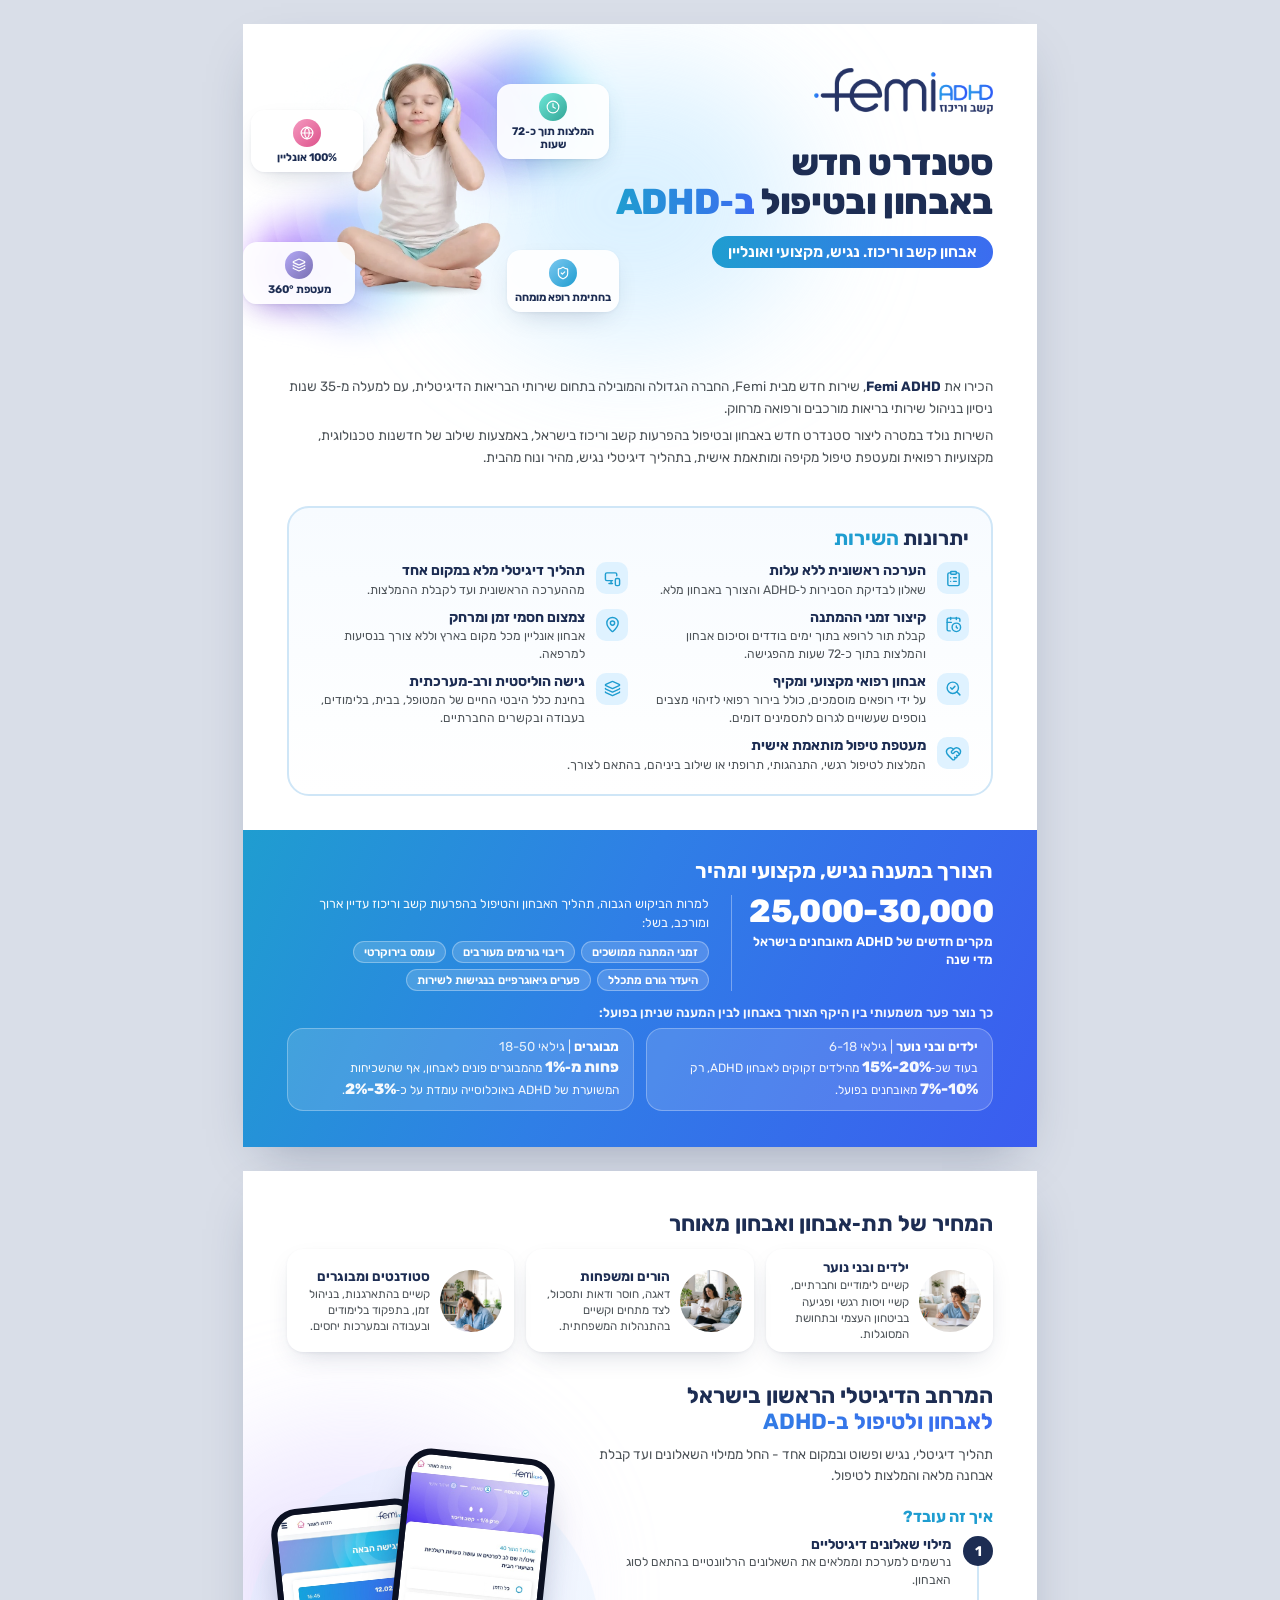
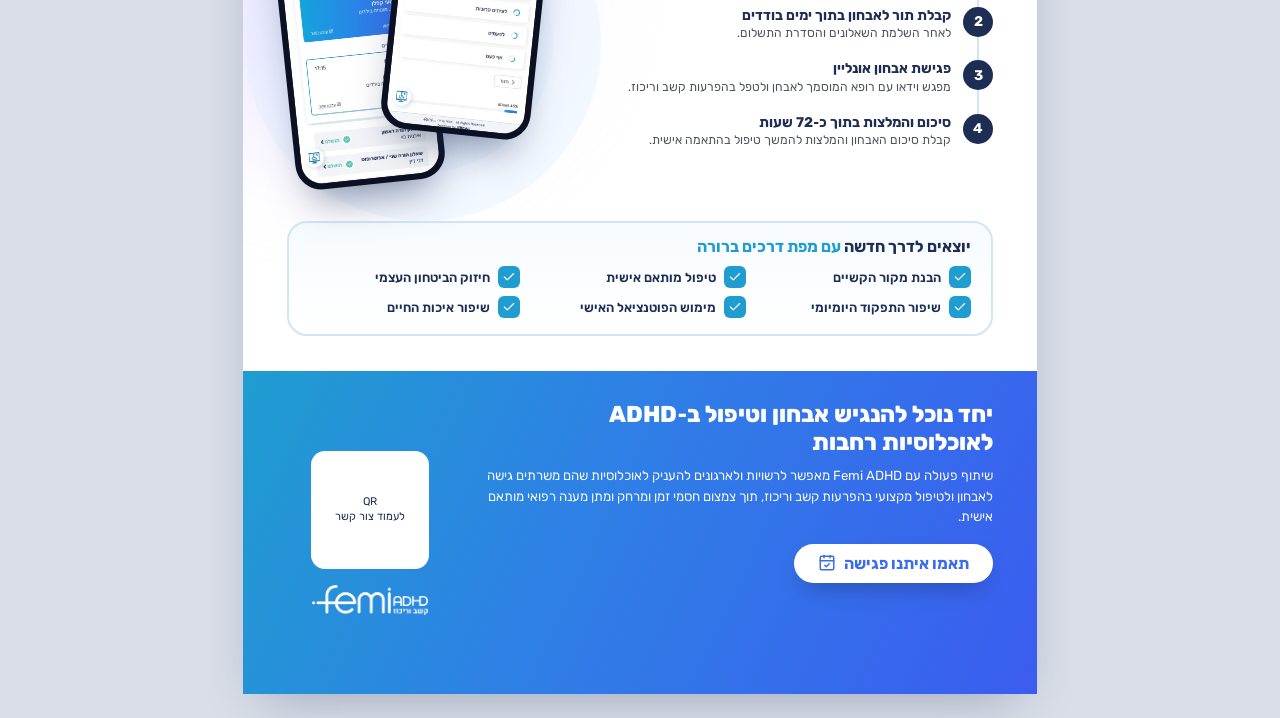
==== commit 295d21e3: "Brochure: rework need band layout, single-colour icons, clean footer with white logo Co-Authored-By:" ====
--- a/femi-adhd-brochure/index.html
+++ b/femi-adhd-brochure/index.html
@@ -32,21 +32,24 @@
   <div class="adv">
     <h2>יתרונות <em>השירות</em></h2>
     <div class="grid">
-      <div class="it"><span class="ai c-blue"><i class="ic" data-i="clipboard-list"></i></span><div><h3>הערכה ראשונית ללא עלות</h3><p>שאלון לבדיקת הסבירות ל&#8209;ADHD והצורך באבחון מלא.</p></div></div>
-      <div class="it"><span class="ai c-purple"><i class="ic" data-i="monitor-smartphone"></i></span><div><h3>תהליך דיגיטלי מלא במקום אחד</h3><p>מההערכה הראשונית ועד לקבלת ההמלצות.</p></div></div>
-      <div class="it"><span class="ai c-green"><i class="ic" data-i="calendar-clock"></i></span><div><h3>קיצור זמני ההמתנה</h3><p>קבלת תור לרופא בתוך ימים בודדים וסיכום אבחון והמלצות בתוך כ&#8209;72 שעות מהפגישה.</p></div></div>
-      <div class="it"><span class="ai c-pink"><i class="ic" data-i="map-pin"></i></span><div><h3>צמצום חסמי זמן ומרחק</h3><p>אבחון אונליין מכל מקום בארץ וללא צורך בנסיעות למרפאה.</p></div></div>
-      <div class="it"><span class="ai c-blue"><i class="ic" data-i="search-check"></i></span><div><h3>אבחון רפואי מקצועי ומקיף</h3><p>על ידי רופאים מוסמכים, כולל בירור רפואי לזיהוי מצבים נוספים שעשויים לגרום לתסמינים דומים.</p></div></div>
-      <div class="it"><span class="ai c-purple"><i class="ic" data-i="layers"></i></span><div><h3>גישה הוליסטית ורב&#8209;מערכתית</h3><p>בחינת כלל היבטי החיים של המטופל, בבית, בלימודים, בעבודה ובקשרים החברתיים.</p></div></div>
-      <div class="it"><span class="ai c-green"><i class="ic" data-i="heart-handshake"></i></span><div><h3>מעטפת טיפול מותאמת אישית</h3><p>המלצות לטיפול רגשי, התנהגותי, תרופתי או שילוב ביניהם, בהתאם לצורך.</p></div></div>
+      <div class="it"><span class="ai"><i class="ic" data-i="clipboard-list"></i></span><div><h3>הערכה ראשונית ללא עלות</h3><p>שאלון לבדיקת הסבירות ל&#8209;ADHD והצורך באבחון מלא.</p></div></div>
+      <div class="it"><span class="ai"><i class="ic" data-i="monitor-smartphone"></i></span><div><h3>תהליך דיגיטלי מלא במקום אחד</h3><p>מההערכה הראשונית ועד לקבלת ההמלצות.</p></div></div>
+      <div class="it"><span class="ai"><i class="ic" data-i="calendar-clock"></i></span><div><h3>קיצור זמני ההמתנה</h3><p>קבלת תור לרופא בתוך ימים בודדים וסיכום אבחון והמלצות בתוך כ&#8209;72 שעות מהפגישה.</p></div></div>
+      <div class="it"><span class="ai"><i class="ic" data-i="map-pin"></i></span><div><h3>צמצום חסמי זמן ומרחק</h3><p>אבחון אונליין מכל מקום בארץ וללא צורך בנסיעות למרפאה.</p></div></div>
+      <div class="it"><span class="ai"><i class="ic" data-i="search-check"></i></span><div><h3>אבחון רפואי מקצועי ומקיף</h3><p>על ידי רופאים מוסמכים, כולל בירור רפואי לזיהוי מצבים נוספים שעשויים לגרום לתסמינים דומים.</p></div></div>
+      <div class="it"><span class="ai"><i class="ic" data-i="layers"></i></span><div><h3>גישה הוליסטית ורב&#8209;מערכתית</h3><p>בחינת כלל היבטי החיים של המטופל, בבית, בלימודים, בעבודה ובקשרים החברתיים.</p></div></div>
+      <div class="it"><span class="ai"><i class="ic" data-i="heart-handshake"></i></span><div><h3>מעטפת טיפול מותאמת אישית</h3><p>המלצות לטיפול רגשי, התנהגותי, תרופתי או שילוב ביניהם, בהתאם לצורך.</p></div></div>
     </div>
   </div>
 
   <div class="band">
     <h2>הצורך במענה נגיש, מקצועי ומהיר</h2>
     <div class="need">
-      <div class="n">25,000-30,000</div>
-      <p><b>מקרים חדשים של ADHD מאובחנים בישראל מדי שנה.</b> למרות הביקוש הגבוה, תהליך האבחון והטיפול בהפרעות קשב וריכוז עדיין ארוך ומורכב, בשל זמני המתנה ממושכים, ריבוי גורמים מעורבים, עומס בירוקרטי, היעדר גורם מתכלל ופערים גיאוגרפיים בנגישות לשירות.</p>
+      <div class="num"><div class="n">25,000-30,000</div><div class="cap">מקרים חדשים של ADHD מאובחנים בישראל מדי שנה</div></div>
+      <div class="why">
+        <p>למרות הביקוש הגבוה, תהליך האבחון והטיפול בהפרעות קשב וריכוז עדיין ארוך ומורכב, בשל:</p>
+        <div class="tags"><span>זמני המתנה ממושכים</span><span>ריבוי גורמים מעורבים</span><span>עומס בירוקרטי</span><span>היעדר גורם מתכלל</span><span>פערים גיאוגרפיים בנגישות לשירות</span></div>
+      </div>
     </div>
     <div class="gapl">כך נוצר פער משמעותי בין היקף הצורך באבחון לבין המענה שניתן בפועל:</div>
     <div class="gaps">
@@ -106,7 +109,7 @@
     </div>
     <div class="lt">
       <div class="qr" id="qr"><div class="phd">QR<br>לעמוד צור קשר</div></div>
-      <img src="assets/logo-white-accent.png" alt="Femi ADHD" style="height:30px">
+      <img src="assets/logo-white.png" alt="Femi ADHD" class="wl">
     </div>
   </div>
 </section>
--- a/femi-adhd-brochure/brochure.css
+++ b/femi-adhd-brochure/brochure.css
@@ -55,18 +55,22 @@
 .p1 .adv h2 em{color:var(--blue)}
 .p1 .grid{display:grid;grid-template-columns:1fr 1fr;gap:10px 24px}
 .p1 .it{display:flex;gap:11px;align-items:flex-start}
-.p1 .it .ai{flex:none;width:32px;height:32px;border-radius:10px;display:grid;place-items:center}
+.p1 .it .ai{flex:none;width:32px;height:32px;border-radius:10px;display:grid;place-items:center;background:var(--blue-l);color:var(--blue)}
 .p1 .it .ai .ic{width:17px;height:17px}
+.p1 .grid .it:last-child{grid-column:1 / -1}
 .p1 .it h3{font-size:14px;font-weight:700;line-height:1.25}
 .p1 .it p{font-size:12.2px;line-height:1.42;color:var(--g70);margin-top:2px}
 .c-blue{background:var(--blue-l);color:var(--blue)}.c-purple{background:var(--purple-l);color:var(--purple)}
 .c-green{background:var(--green-l);color:var(--green)}.c-pink{background:var(--pink-l);color:var(--pink)}
-.p1 .band{top:834px;bottom:0;padding:24px 44px 30px}
+.p1 .band{top:806px;bottom:0;padding:28px 44px 30px}
 .p1 .band h2{font-size:21px;font-weight:700;position:relative;z-index:1}
-.p1 .need{display:flex;gap:18px;align-items:center;margin-top:10px;position:relative;z-index:1}
-.p1 .need .n{flex:none;font-size:34px;font-weight:800;letter-spacing:-.02em;direction:ltr;line-height:1}
-.p1 .need p{font-size:12.4px;line-height:1.5;opacity:.95}
-.p1 .need p b{font-weight:700}
+.p1 .need{display:flex;gap:22px;align-items:stretch;margin-top:12px;position:relative;z-index:1}
+.p1 .need .num{flex:none;width:262px;padding-left:20px;border-left:1px solid rgba(255,255,255,.35)}
+.p1 .need .n{font-size:32px;font-weight:800;letter-spacing:-.02em;line-height:1;white-space:nowrap}
+.p1 .need .cap{font-size:13px;font-weight:600;line-height:1.35;margin-top:6px}
+.p1 .need .why p{font-size:12.6px;line-height:1.5;opacity:.95}
+.p1 .need .tags{display:flex;flex-wrap:wrap;gap:6px;margin-top:8px}
+.p1 .need .tags span{font-size:11.6px;font-weight:600;background:rgba(255,255,255,.16);border:1px solid rgba(255,255,255,.3);border-radius:999px;padding:3px 10px}
 .p1 .gapl{font-size:13px;font-weight:600;margin:14px 0 8px;opacity:.95;position:relative;z-index:1}
 .p1 .gaps{display:grid;grid-template-columns:1fr 1fr;gap:12px;position:relative;z-index:1}
 .p1 .gp{background:rgba(255,255,255,.14);border:1px solid rgba(255,255,255,.28);border-radius:16px;padding:10px 14px}
@@ -106,12 +110,14 @@
 .p2 .ck{display:flex;align-items:center;gap:8px;font-size:13px;font-weight:600}
 .p2 .ck .ic{flex:none;width:22px;height:22px;padding:4px;border-radius:6px;background:var(--blue);color:#fff}
 .p2 .band{top:800px;bottom:0;display:flex}
-.p2 .band .lt{flex:none;width:250px;display:flex;flex-direction:column;align-items:center;justify-content:center;gap:10px;background:rgba(255,255,255,.12);position:relative;z-index:1;padding:20px}
+.p2 .band .lt{flex:none;width:230px;display:flex;flex-direction:column;align-items:center;justify-content:center;gap:16px;position:relative;z-index:1;padding:20px 20px 20px 44px}
+.band::after{display:none}
+.p2 .wl{height:30px;display:block}
 .p2 .qr{width:118px;height:118px;background:#fff;border-radius:14px;padding:7px;display:grid;place-items:center}
 .p2 .qr img{width:100%;height:100%}
 .p2 .qr .phd{font-size:11px;color:var(--navy);text-align:center;line-height:1.3}
 .p2 .band .lt .site{font-size:13px;font-weight:600;direction:ltr}
-.p2 .band .rt{flex:1;padding:26px 30px 28px 26px;position:relative;z-index:1}
+.p2 .band .rt{flex:1;padding:30px 44px 30px 10px;position:relative;z-index:1}
 .p2 .band h2{font-size:23px;font-weight:800;line-height:1.2}
 .p2 .band p{font-size:13.2px;line-height:1.55;margin-top:10px;opacity:.95}
 .p2 .btn{display:inline-flex;align-items:center;gap:8px;margin-top:16px;background:#fff;color:var(--blue2);font-size:16px;font-weight:700;padding:10px 24px;border-radius:999px;box-shadow:0 10px 24px -10px rgba(0,0,0,.35)}
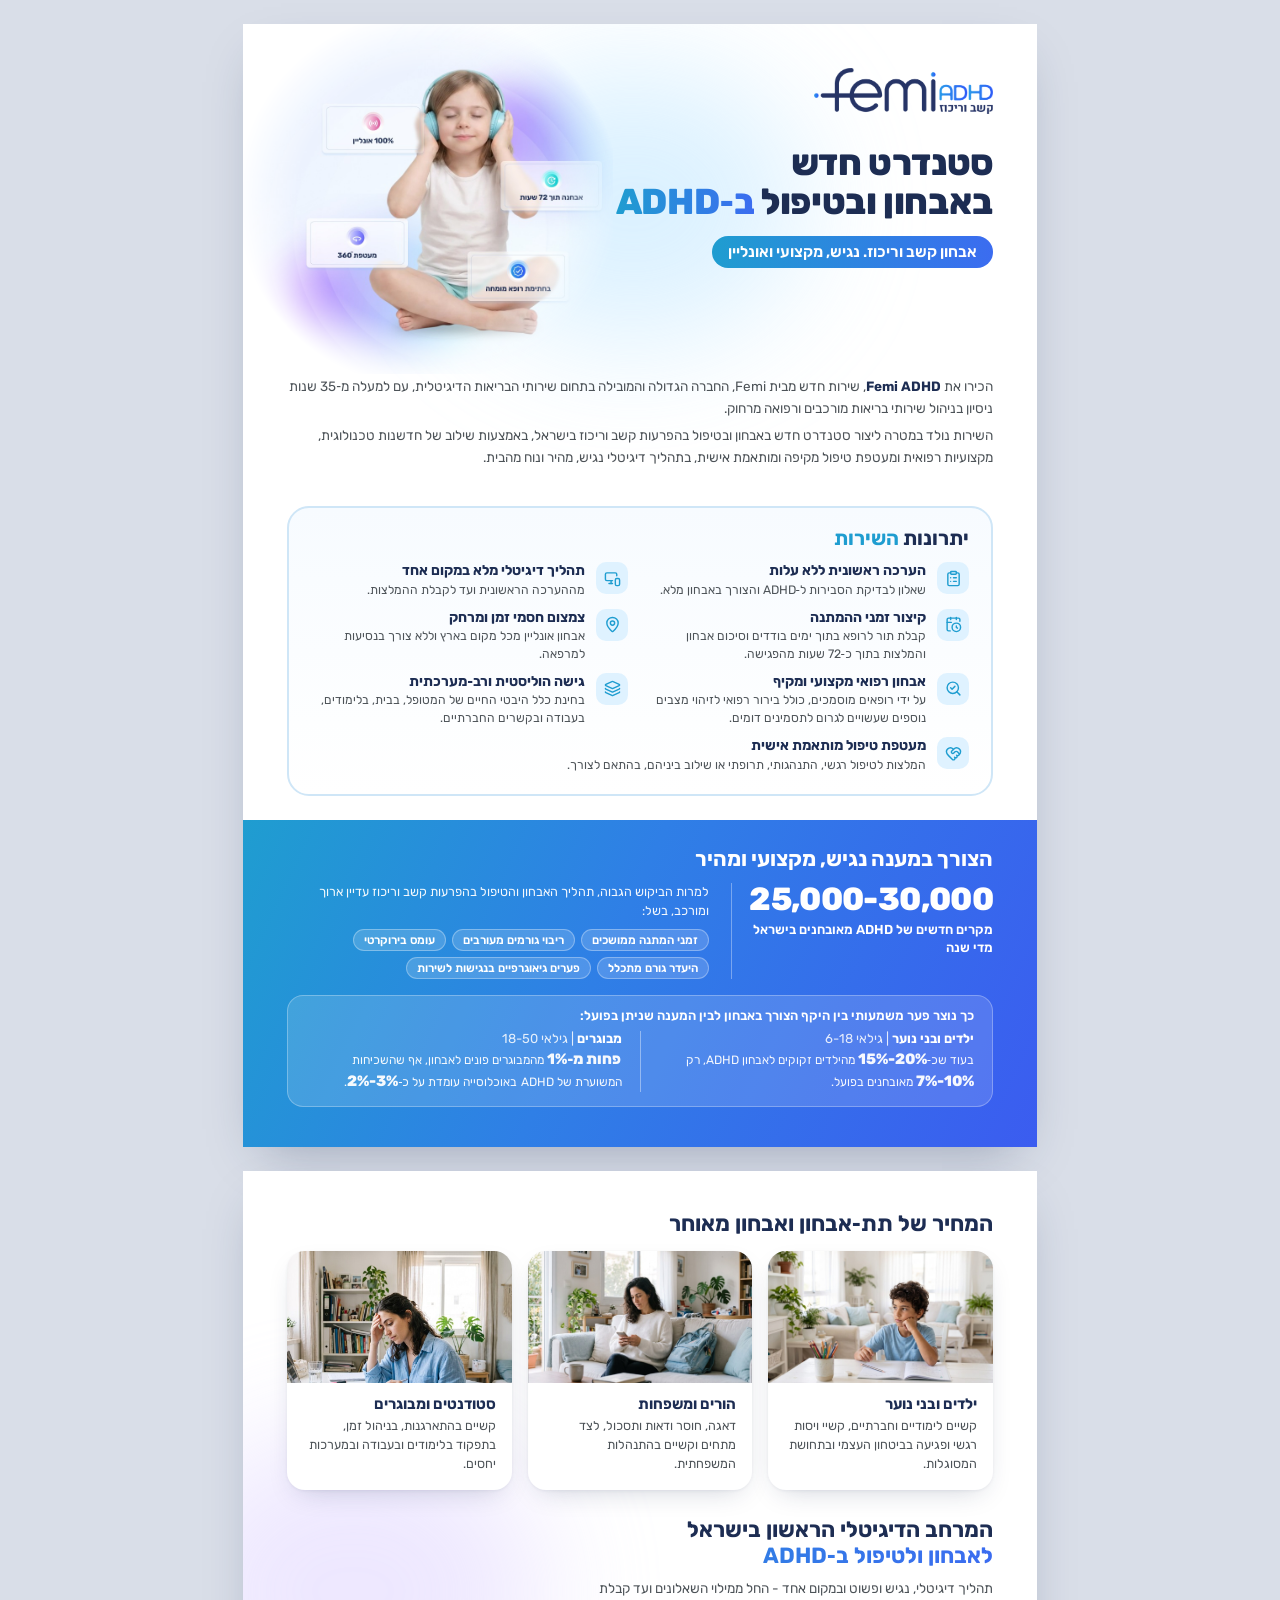
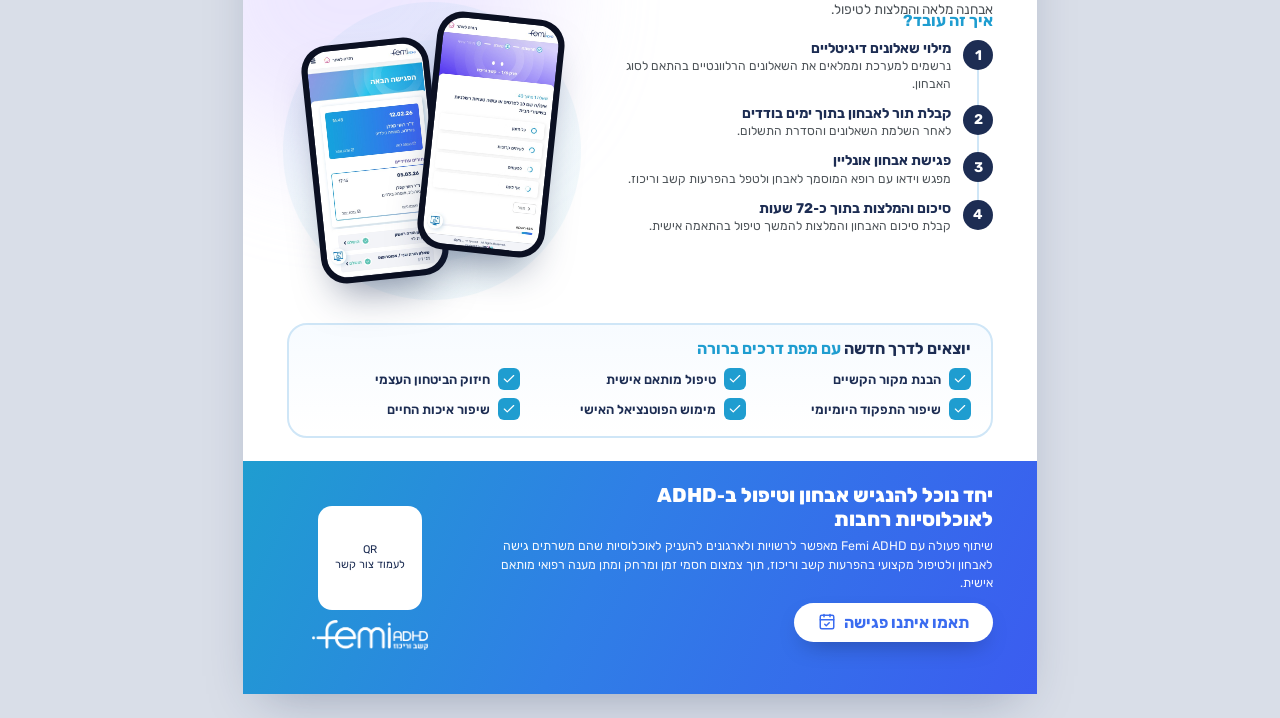
==== commit bf08308a: "Brochure: website hero section, combined gap panel with divider, roomier photo cards, light-blue rin" ====
--- a/femi-adhd-brochure/index.html
+++ b/femi-adhd-brochure/index.html
@@ -11,13 +11,7 @@
 <!-- ================= PAGE 1 ================= -->
 <section class="page p1">
   <div class="blob" style="width:340px;height:280px;left:220px;top:40px;background:#BFE6FF;opacity:.55"></div>
-  <div class="hero">
-    <img src="assets/img/girl-headphones-bloom.png" alt="">
-    <div class="chip" style="left:44px;top:96px"><span class="dot" style="background:linear-gradient(135deg,#F59AC0,#DD528B)"><i class="ic" data-i="globe"></i></span>100% אונליין</div>
-    <div class="chip" style="left:290px;top:70px"><span class="dot" style="background:linear-gradient(135deg,#6EE7D8,#32A596)"><i class="ic" data-i="clock"></i></span>המלצות תוך כ&#8209;72 שעות</div>
-    <div class="chip" style="left:36px;top:228px"><span class="dot" style="background:linear-gradient(135deg,#B3A8F5,#796FB2)"><i class="ic" data-i="layers"></i></span>מעטפת 360°</div>
-    <div class="chip" style="left:300px;top:236px"><span class="dot" style="background:linear-gradient(135deg,#7CC8F0,#1F9DD0)"><i class="ic" data-i="shield-check"></i></span>בחתימת רופא מומחה</div>
-  </div>
+  <div class="hero"><img src="assets/img/site-hero-girl.jpg" alt=""></div>
   <div class="head">
     <img src="assets/logo.png" alt="Femi ADHD">
     <h1>סטנדרט חדש<br>באבחון ובטיפול <em class="gt">ב&#8209;ADHD</em></h1>
@@ -51,10 +45,13 @@
         <div class="tags"><span>זמני המתנה ממושכים</span><span>ריבוי גורמים מעורבים</span><span>עומס בירוקרטי</span><span>היעדר גורם מתכלל</span><span>פערים גיאוגרפיים בנגישות לשירות</span></div>
       </div>
     </div>
-    <div class="gapl">כך נוצר פער משמעותי בין היקף הצורך באבחון לבין המענה שניתן בפועל:</div>
-    <div class="gaps">
-      <div class="gp"><h3>ילדים ובני נוער <span>| גילאי <bdi dir="ltr">6-18</bdi></span></h3><p>בעוד שכ&#8209;<b><bdi dir="ltr">15%-20%</bdi></b> מהילדים זקוקים לאבחון ADHD, רק <b><bdi dir="ltr">7%-10%</bdi></b> מאובחנים בפועל.</p></div>
-      <div class="gp"><h3>מבוגרים <span>| גילאי <bdi dir="ltr">18-50</bdi></span></h3><p><b>פחות מ&#8209;1%</b> מהמבוגרים פונים לאבחון, אף שהשכיחות המשוערת של ADHD באוכלוסייה עומדת על כ&#8209;<b><bdi dir="ltr">2%-3%</bdi></b>.</p></div>
+    <div class="gapbox">
+      <div class="gapl">כך נוצר פער משמעותי בין היקף הצורך באבחון לבין המענה שניתן בפועל:</div>
+      <div class="gaps">
+        <div class="gp"><h3>ילדים ובני נוער <span>| גילאי <bdi dir="ltr">6-18</bdi></span></h3><p>בעוד שכ&#8209;<b><bdi dir="ltr">15%-20%</bdi></b> מהילדים זקוקים לאבחון ADHD, רק <b><bdi dir="ltr">7%-10%</bdi></b> מאובחנים בפועל.</p></div>
+        <div class="dv"></div>
+        <div class="gp"><h3>מבוגרים <span>| גילאי <bdi dir="ltr">18-50</bdi></span></h3><p><b>פחות מ&#8209;1%</b> מהמבוגרים פונים לאבחון, אף שהשכיחות המשוערת של ADHD באוכלוסייה עומדת על כ&#8209;<b><bdi dir="ltr">2%-3%</bdi></b>.</p></div>
+      </div>
     </div>
   </div>
 </section>
@@ -66,9 +63,9 @@
   <div class="price">
     <h2 class="sec">המחיר של תת&#8209;אבחון ואבחון מאוחר</h2>
     <div class="cols">
-      <div class="pc"><span class="av" style="background-image:url(assets/img/kid-homework.jpg);background-position:62% 35%"></span><div><h3>ילדים ובני נוער</h3><p>קשיים לימודיים וחברתיים, קשיי ויסות רגשי ופגיעה בביטחון העצמי ובתחושת המסוגלות.</p></div></div>
-      <div class="pc"><span class="av" style="background-image:url(assets/img/parent-worry.jpg);background-position:54% 30%"></span><div><h3>הורים ומשפחות</h3><p>דאגה, חוסר ודאות ותסכול, לצד מתחים וקשיים בהתנהלות המשפחתית.</p></div></div>
-      <div class="pc"><span class="av" style="background-image:url(assets/img/student-overwhelmed.jpg);background-position:58% 30%"></span><div><h3>סטודנטים ומבוגרים</h3><p>קשיים בהתארגנות, בניהול זמן, בתפקוד בלימודים ובעבודה ובמערכות יחסים.</p></div></div>
+      <div class="pc"><div class="im" style="background-image:url(assets/img/kid-homework.jpg);background-position:62% 38%"></div><div class="tx"><h3>ילדים ובני נוער</h3><p>קשיים לימודיים וחברתיים, קשיי ויסות רגשי ופגיעה בביטחון העצמי ובתחושת המסוגלות.</p></div></div>
+      <div class="pc"><div class="im" style="background-image:url(assets/img/parent-worry.jpg);background-position:54% 38%"></div><div class="tx"><h3>הורים ומשפחות</h3><p>דאגה, חוסר ודאות ותסכול, לצד מתחים וקשיים בהתנהלות המשפחתית.</p></div></div>
+      <div class="pc"><div class="im" style="background-image:url(assets/img/student-overwhelmed.jpg);background-position:58% 36%"></div><div class="tx"><h3>סטודנטים ומבוגרים</h3><p>קשיים בהתארגנות, בניהול זמן, בתפקוד בלימודים ובעבודה ובמערכות יחסים.</p></div></div>
     </div>
   </div>
 
--- a/femi-adhd-brochure/brochure.css
+++ b/femi-adhd-brochure/brochure.css
@@ -36,8 +36,9 @@
 h2.sec{font-size:22px;font-weight:700;line-height:1.2}
 
 /* ================= PAGE 1 ================= */
-.p1 .hero{position:absolute;left:-36px;top:-10px;width:430px}
-.p1 .hero img{width:100%;display:block}
+.p1 .hero{position:absolute;left:0;top:0;width:370px;height:350px;overflow:hidden;
+  -webkit-mask:radial-gradient(ellipse 52% 54% at 50% 50%,#000 68%,transparent 100%);mask:radial-gradient(ellipse 52% 54% at 50% 50%,#000 68%,transparent 100%)}
+.p1 .hero img{width:100%;height:100%;object-fit:cover;display:block}
 .p1 .chip{position:absolute;display:flex;flex-direction:column;align-items:center;gap:4px;width:112px;padding:9px 6px 8px;font-size:11px;font-weight:700;text-align:center;
   background:rgba(255,255,255,.92);border-radius:14px;box-shadow:var(--shadow)}
 .p1 .chip .dot{width:28px;height:28px;border-radius:50%;display:grid;place-items:center;color:#fff}
@@ -62,7 +63,7 @@
 .p1 .it p{font-size:12.2px;line-height:1.42;color:var(--g70);margin-top:2px}
 .c-blue{background:var(--blue-l);color:var(--blue)}.c-purple{background:var(--purple-l);color:var(--purple)}
 .c-green{background:var(--green-l);color:var(--green)}.c-pink{background:var(--pink-l);color:var(--pink)}
-.p1 .band{top:806px;bottom:0;padding:28px 44px 30px}
+.p1 .band{top:796px;bottom:0;padding:26px 44px 26px}
 .p1 .band h2{font-size:21px;font-weight:700;position:relative;z-index:1}
 .p1 .need{display:flex;gap:22px;align-items:stretch;margin-top:12px;position:relative;z-index:1}
 .p1 .need .num{flex:none;width:262px;padding-left:20px;border-left:1px solid rgba(255,255,255,.35)}
@@ -71,9 +72,11 @@
 .p1 .need .why p{font-size:12.6px;line-height:1.5;opacity:.95}
 .p1 .need .tags{display:flex;flex-wrap:wrap;gap:6px;margin-top:8px}
 .p1 .need .tags span{font-size:11.6px;font-weight:600;background:rgba(255,255,255,.16);border:1px solid rgba(255,255,255,.3);border-radius:999px;padding:3px 10px}
-.p1 .gapl{font-size:13px;font-weight:600;margin:14px 0 8px;opacity:.95;position:relative;z-index:1}
-.p1 .gaps{display:grid;grid-template-columns:1fr 1fr;gap:12px;position:relative;z-index:1}
-.p1 .gp{background:rgba(255,255,255,.14);border:1px solid rgba(255,255,255,.28);border-radius:16px;padding:10px 14px}
+.p1 .gapbox{margin-top:16px;background:rgba(255,255,255,.14);border:1px solid rgba(255,255,255,.28);border-radius:16px;padding:12px 18px 14px;position:relative;z-index:1}
+.p1 .gapl{font-size:13px;font-weight:600;margin-bottom:8px}
+.p1 .gaps{display:grid;grid-template-columns:1fr 1px 1fr;gap:18px}
+.p1 .gaps .dv{background:rgba(255,255,255,.4)}
+.p1 .gp{}
 .p1 .gp h3{font-size:13px;font-weight:700}
 .p1 .gp h3 span{font-weight:400;opacity:.85}
 .p1 .gp p{font-size:12px;line-height:1.45;margin-top:3px;opacity:.95}
@@ -81,44 +84,45 @@
 
 /* ================= PAGE 2 ================= */
 .p2 .price{position:absolute;right:44px;left:44px;top:40px}
-.p2 .cols{display:grid;grid-template-columns:repeat(3,1fr);gap:12px;margin-top:12px}
-.p2 .pc{display:flex;gap:10px;align-items:center;background:#fff;border-radius:16px;box-shadow:var(--shadow);padding:10px 12px}
-.p2 .pc .av{flex:none;width:62px;height:62px;border-radius:50%;background:center/cover}
-.p2 .pc h3{font-size:13.5px;font-weight:700}
-.p2 .pc p{font-size:11.6px;line-height:1.4;color:var(--g70);margin-top:2px}
-.p2 .plat{position:absolute;right:44px;left:44px;top:212px}
+.p2 .cols{display:grid;grid-template-columns:repeat(3,1fr);gap:16px;margin-top:14px}
+.p2 .pc{background:#fff;border-radius:18px;box-shadow:var(--shadow);overflow:hidden}
+.p2 .pc .im{height:132px;background:center/cover}
+.p2 .pc .tx{padding:12px 16px 16px}
+.p2 .pc h3{font-size:15px;font-weight:700}
+.p2 .pc p{font-size:12.6px;line-height:1.5;color:var(--g70);margin-top:4px}
+.p2 .plat{position:absolute;right:44px;left:44px;top:346px}
 .p2 .plat h2 em{display:block}
 .p2 .plat .lead{font-size:13.5px;line-height:1.55;color:var(--g70);margin-top:8px;width:420px}
-.p2 .phones{position:absolute;left:30px;top:262px;width:300px;height:430px}
-.p2 .phones .rings{position:absolute;left:-40px;top:20px;width:380px;height:380px;border-radius:50%;
-  background:radial-gradient(circle,#DDEEFF 0 30%,rgba(221,238,255,.6) 30.5% 48%,rgba(221,238,255,.35) 48.5% 66%,rgba(221,238,255,0) 66.5%)}
-.p2 .ph{position:absolute;width:150px;padding:6px;border-radius:26px;background:#0B1022;box-shadow:0 24px 40px -16px rgba(29,45,83,.55)}
+.p2 .phones{position:absolute;left:44px;top:430px;width:290px;height:300px}
+.p2 .phones .rings{position:absolute;left:50%;top:50%;width:300px;height:300px;margin:-150px 0 0 -150px;border-radius:50%;
+  background:radial-gradient(circle,rgba(31,157,208,.13) 0 34%,rgba(31,157,208,.09) 34.5% 52%,rgba(31,157,208,.055) 52.5% 70%,rgba(31,157,208,0) 70.5%)}
+.p2 .ph{position:absolute;width:128px;padding:6px;border-radius:26px;background:#0B1022;box-shadow:0 24px 40px -16px rgba(29,45,83,.55)}
 .p2 .ph img{display:block;width:100%;border-radius:21px}
-.p2 .ph.a{left:120px;top:20px;transform:rotate(6deg);z-index:2}
-.p2 .ph.b{left:10px;top:70px;transform:rotate(-6deg);z-index:1}
-.p2 .how{position:absolute;right:44px;width:400px;top:336px}
+.p2 .ph.a{left:140px;top:14px;transform:rotate(6deg);z-index:2}
+.p2 .ph.b{left:24px;top:40px;transform:rotate(-6deg);z-index:1}
+.p2 .how{position:absolute;right:44px;width:400px;top:440px}
 .p2 .how h3.t{font-size:16px;font-weight:700;color:var(--blue);margin-bottom:10px}
-.p2 .st{display:flex;gap:12px;align-items:flex-start;position:relative;padding-bottom:18px}
+.p2 .st{display:flex;gap:12px;align-items:flex-start;position:relative;padding-bottom:12px}
 .p2 .st:not(:last-child)::before{content:"";position:absolute;right:14px;top:30px;bottom:0;width:2px;background:#CFE6F7}
 .p2 .st .n{flex:none;width:30px;height:30px;border-radius:50%;background:var(--navy);color:#fff;font-size:14px;font-weight:700;display:grid;place-items:center}
 .p2 .st h4{font-size:14px;font-weight:700;line-height:1.3}
 .p2 .st p{font-size:12.2px;line-height:1.42;color:var(--g70)}
-.p2 .road{position:absolute;right:44px;left:44px;top:650px;border:2px solid #CFE6F7;border-radius:20px;padding:14px 20px 16px;background:linear-gradient(180deg,#F7FBFF,#FFFFFF)}
+.p2 .road{position:absolute;right:44px;left:44px;top:752px;border:2px solid #CFE6F7;border-radius:20px;padding:14px 20px 16px;background:linear-gradient(180deg,#F7FBFF,#FFFFFF)}
 .p2 .road h3{font-size:16px;font-weight:700;margin-bottom:10px}
 .p2 .road h3 em{color:var(--blue)}
 .p2 .checks{display:grid;grid-template-columns:repeat(3,1fr);gap:8px 14px}
 .p2 .ck{display:flex;align-items:center;gap:8px;font-size:13px;font-weight:600}
 .p2 .ck .ic{flex:none;width:22px;height:22px;padding:4px;border-radius:6px;background:var(--blue);color:#fff}
-.p2 .band{top:800px;bottom:0;display:flex}
-.p2 .band .lt{flex:none;width:230px;display:flex;flex-direction:column;align-items:center;justify-content:center;gap:16px;position:relative;z-index:1;padding:20px 20px 20px 44px}
+.p2 .band{top:890px;bottom:0;display:flex}
+.p2 .band .lt{flex:none;width:230px;display:flex;flex-direction:column;align-items:center;justify-content:center;gap:10px;position:relative;z-index:1;padding:14px 20px 14px 44px}
 .band::after{display:none}
 .p2 .wl{height:30px;display:block}
-.p2 .qr{width:118px;height:118px;background:#fff;border-radius:14px;padding:7px;display:grid;place-items:center}
+.p2 .qr{width:104px;height:104px;background:#fff;border-radius:14px;padding:7px;display:grid;place-items:center}
 .p2 .qr img{width:100%;height:100%}
 .p2 .qr .phd{font-size:11px;color:var(--navy);text-align:center;line-height:1.3}
 .p2 .band .lt .site{font-size:13px;font-weight:600;direction:ltr}
-.p2 .band .rt{flex:1;padding:30px 44px 30px 10px;position:relative;z-index:1}
-.p2 .band h2{font-size:23px;font-weight:800;line-height:1.2}
-.p2 .band p{font-size:13.2px;line-height:1.55;margin-top:10px;opacity:.95}
-.p2 .btn{display:inline-flex;align-items:center;gap:8px;margin-top:16px;background:#fff;color:var(--blue2);font-size:16px;font-weight:700;padding:10px 24px;border-radius:999px;box-shadow:0 10px 24px -10px rgba(0,0,0,.35)}
+.p2 .band .rt{flex:1;padding:22px 44px 20px 10px;position:relative;z-index:1}
+.p2 .band h2{font-size:20px;font-weight:800;line-height:1.2}
+.p2 .band p{font-size:12.4px;line-height:1.5;margin-top:6px;opacity:.95}
+.p2 .btn{display:inline-flex;align-items:center;gap:8px;margin-top:10px;background:#fff;color:var(--blue2);font-size:16px;font-weight:700;padding:10px 24px;border-radius:999px;box-shadow:0 10px 24px -10px rgba(0,0,0,.35)}
 .p2 .btn .ic{width:18px;height:18px}
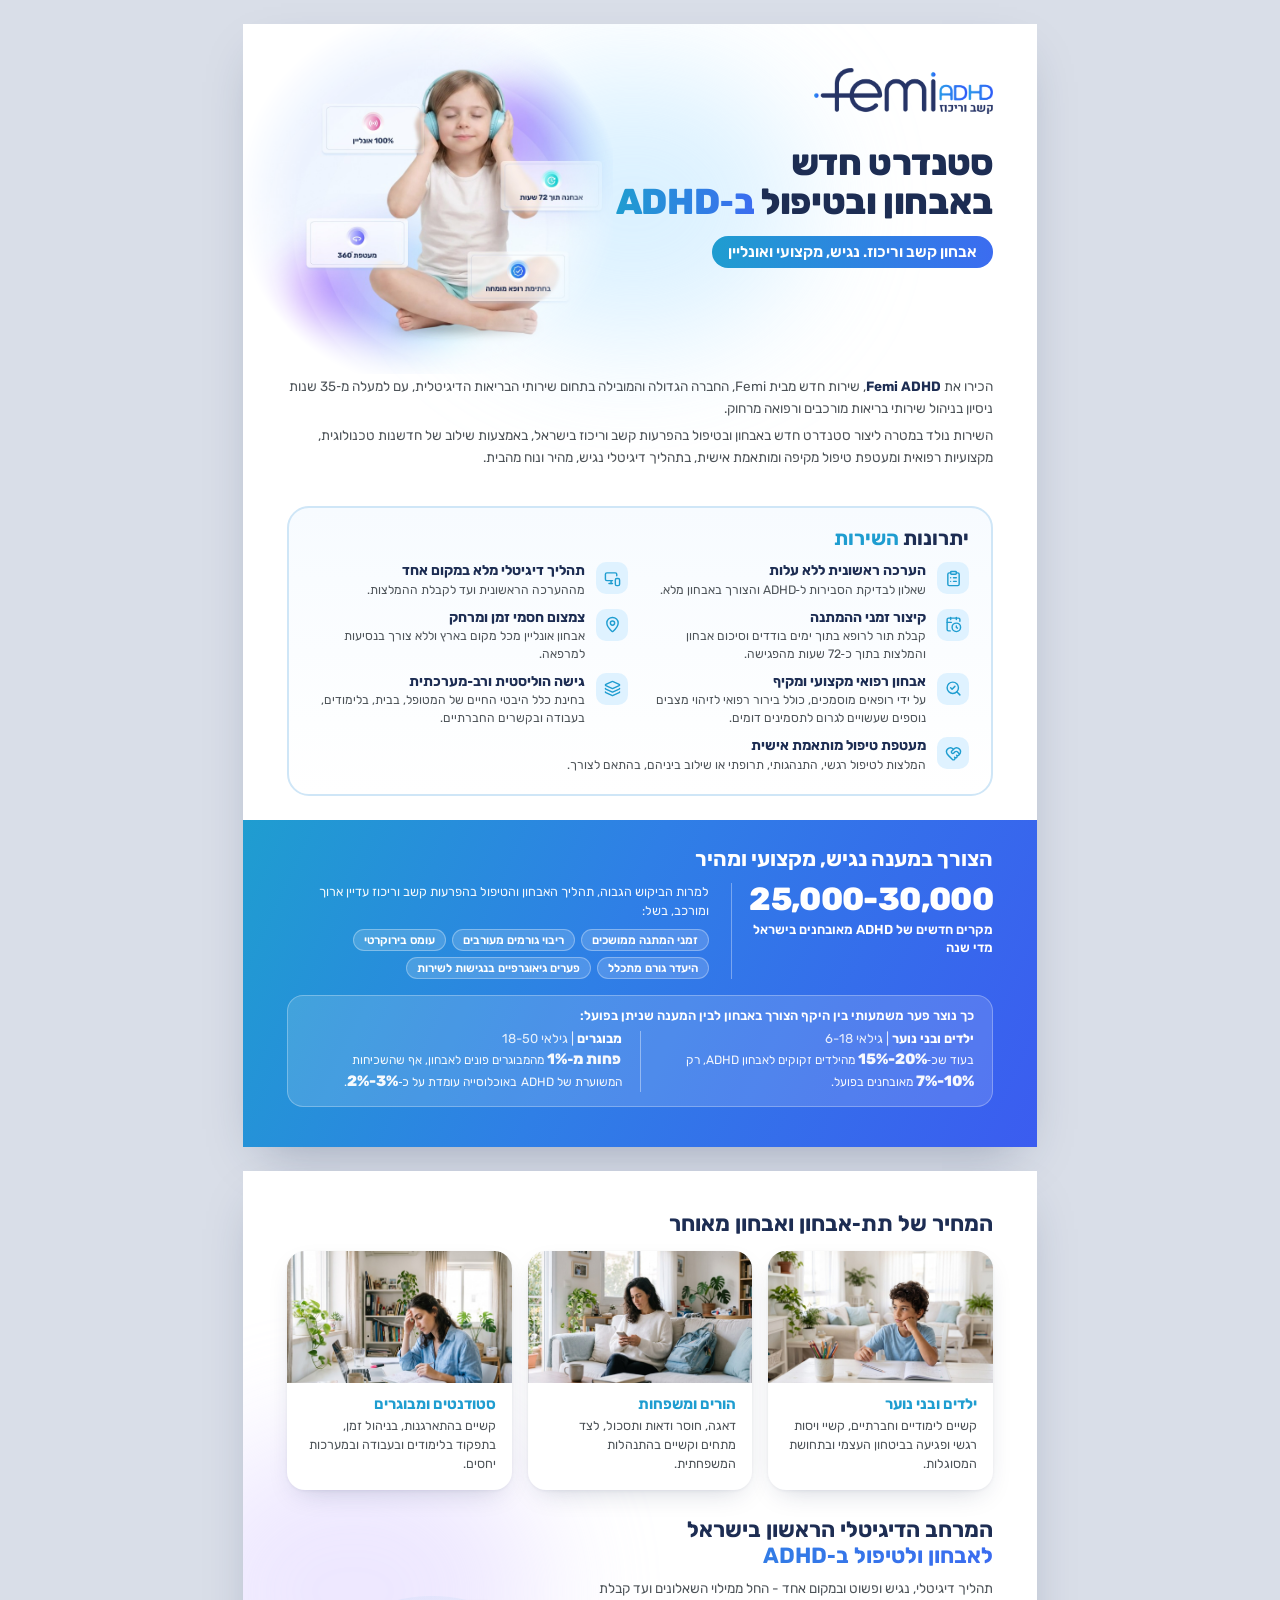
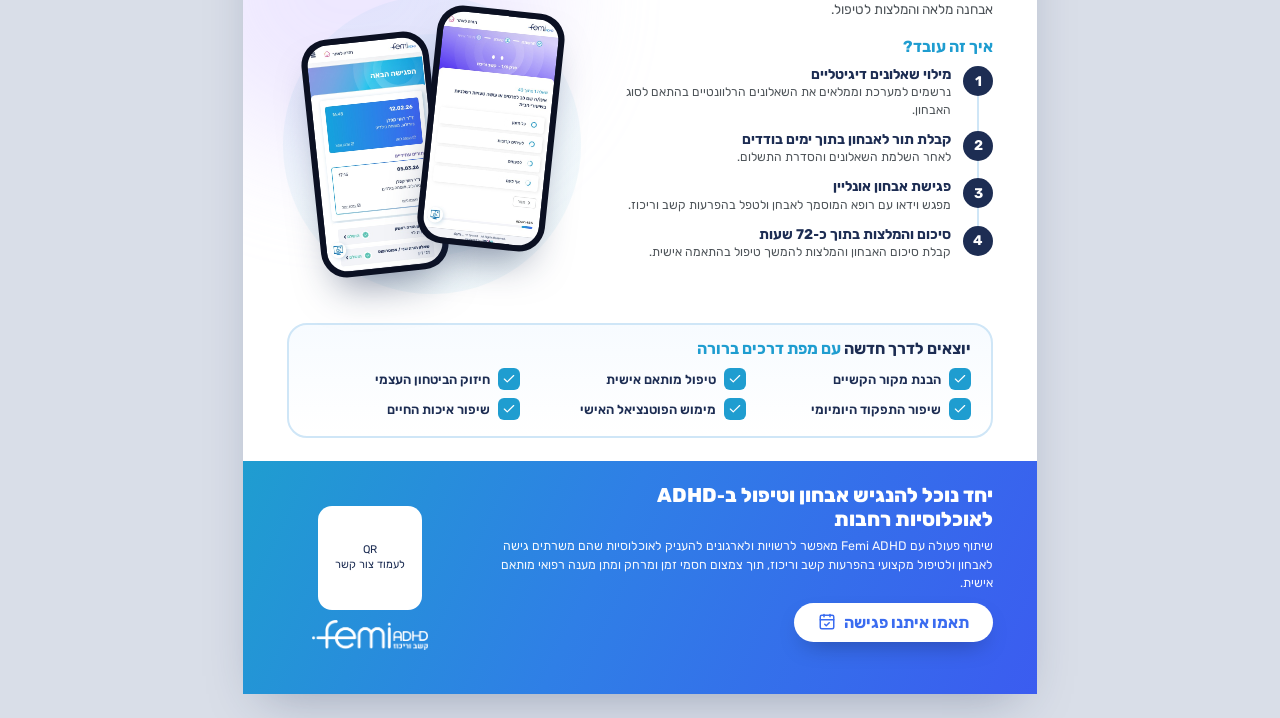
==== commit ac487c55: "Brochure: blue card titles, student photo at same scale as the others Co-Authored-By: Claude Opus 5." ====
--- a/femi-adhd-brochure/index.html
+++ b/femi-adhd-brochure/index.html
@@ -65,7 +65,7 @@
     <div class="cols">
       <div class="pc"><div class="im" style="background-image:url(assets/img/kid-homework.jpg);background-position:62% 38%"></div><div class="tx"><h3>ילדים ובני נוער</h3><p>קשיים לימודיים וחברתיים, קשיי ויסות רגשי ופגיעה בביטחון העצמי ובתחושת המסוגלות.</p></div></div>
       <div class="pc"><div class="im" style="background-image:url(assets/img/parent-worry.jpg);background-position:54% 38%"></div><div class="tx"><h3>הורים ומשפחות</h3><p>דאגה, חוסר ודאות ותסכול, לצד מתחים וקשיים בהתנהלות המשפחתית.</p></div></div>
-      <div class="pc"><div class="im" style="background-image:url(assets/img/student-overwhelmed.jpg);background-position:58% 36%"></div><div class="tx"><h3>סטודנטים ומבוגרים</h3><p>קשיים בהתארגנות, בניהול זמן, בתפקוד בלימודים ובעבודה ובמערכות יחסים.</p></div></div>
+      <div class="pc"><div class="im" style="background-image:url(assets/img/student-wide.jpg);background-position:60% 40%"></div><div class="tx"><h3>סטודנטים ומבוגרים</h3><p>קשיים בהתארגנות, בניהול זמן, בתפקוד בלימודים ובעבודה ובמערכות יחסים.</p></div></div>
     </div>
   </div>
 
--- a/femi-adhd-brochure/brochure.css
+++ b/femi-adhd-brochure/brochure.css
@@ -88,19 +88,19 @@
 .p2 .pc{background:#fff;border-radius:18px;box-shadow:var(--shadow);overflow:hidden}
 .p2 .pc .im{height:132px;background:center/cover}
 .p2 .pc .tx{padding:12px 16px 16px}
-.p2 .pc h3{font-size:15px;font-weight:700}
+.p2 .pc h3{font-size:15px;font-weight:700;color:var(--blue)}
 .p2 .pc p{font-size:12.6px;line-height:1.5;color:var(--g70);margin-top:4px}
 .p2 .plat{position:absolute;right:44px;left:44px;top:346px}
 .p2 .plat h2 em{display:block}
 .p2 .plat .lead{font-size:13.5px;line-height:1.55;color:var(--g70);margin-top:8px;width:420px}
-.p2 .phones{position:absolute;left:44px;top:430px;width:290px;height:300px}
+.p2 .phones{position:absolute;left:44px;top:424px;width:290px;height:300px}
 .p2 .phones .rings{position:absolute;left:50%;top:50%;width:300px;height:300px;margin:-150px 0 0 -150px;border-radius:50%;
   background:radial-gradient(circle,rgba(31,157,208,.13) 0 34%,rgba(31,157,208,.09) 34.5% 52%,rgba(31,157,208,.055) 52.5% 70%,rgba(31,157,208,0) 70.5%)}
 .p2 .ph{position:absolute;width:128px;padding:6px;border-radius:26px;background:#0B1022;box-shadow:0 24px 40px -16px rgba(29,45,83,.55)}
 .p2 .ph img{display:block;width:100%;border-radius:21px}
 .p2 .ph.a{left:140px;top:14px;transform:rotate(6deg);z-index:2}
 .p2 .ph.b{left:24px;top:40px;transform:rotate(-6deg);z-index:1}
-.p2 .how{position:absolute;right:44px;width:400px;top:440px}
+.p2 .how{position:absolute;right:44px;width:400px;top:466px}
 .p2 .how h3.t{font-size:16px;font-weight:700;color:var(--blue);margin-bottom:10px}
 .p2 .st{display:flex;gap:12px;align-items:flex-start;position:relative;padding-bottom:12px}
 .p2 .st:not(:last-child)::before{content:"";position:absolute;right:14px;top:30px;bottom:0;width:2px;background:#CFE6F7}
